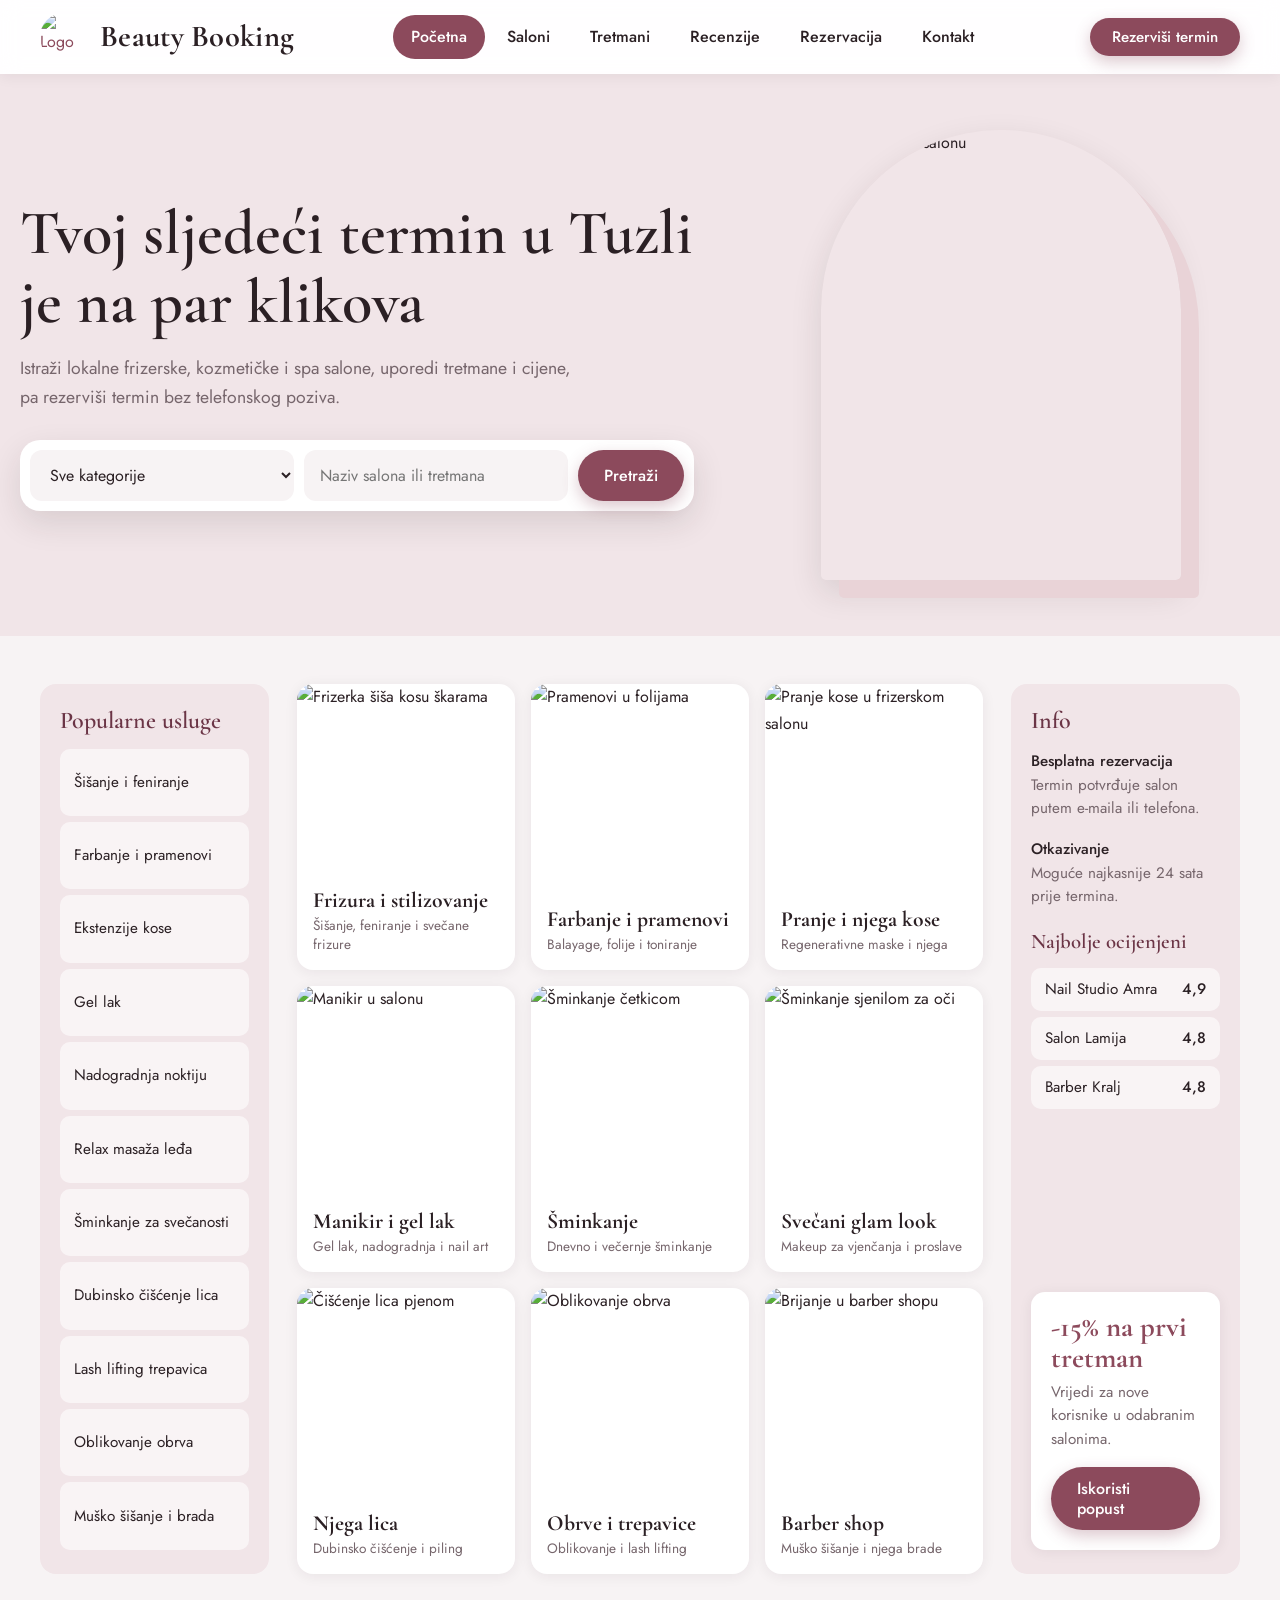
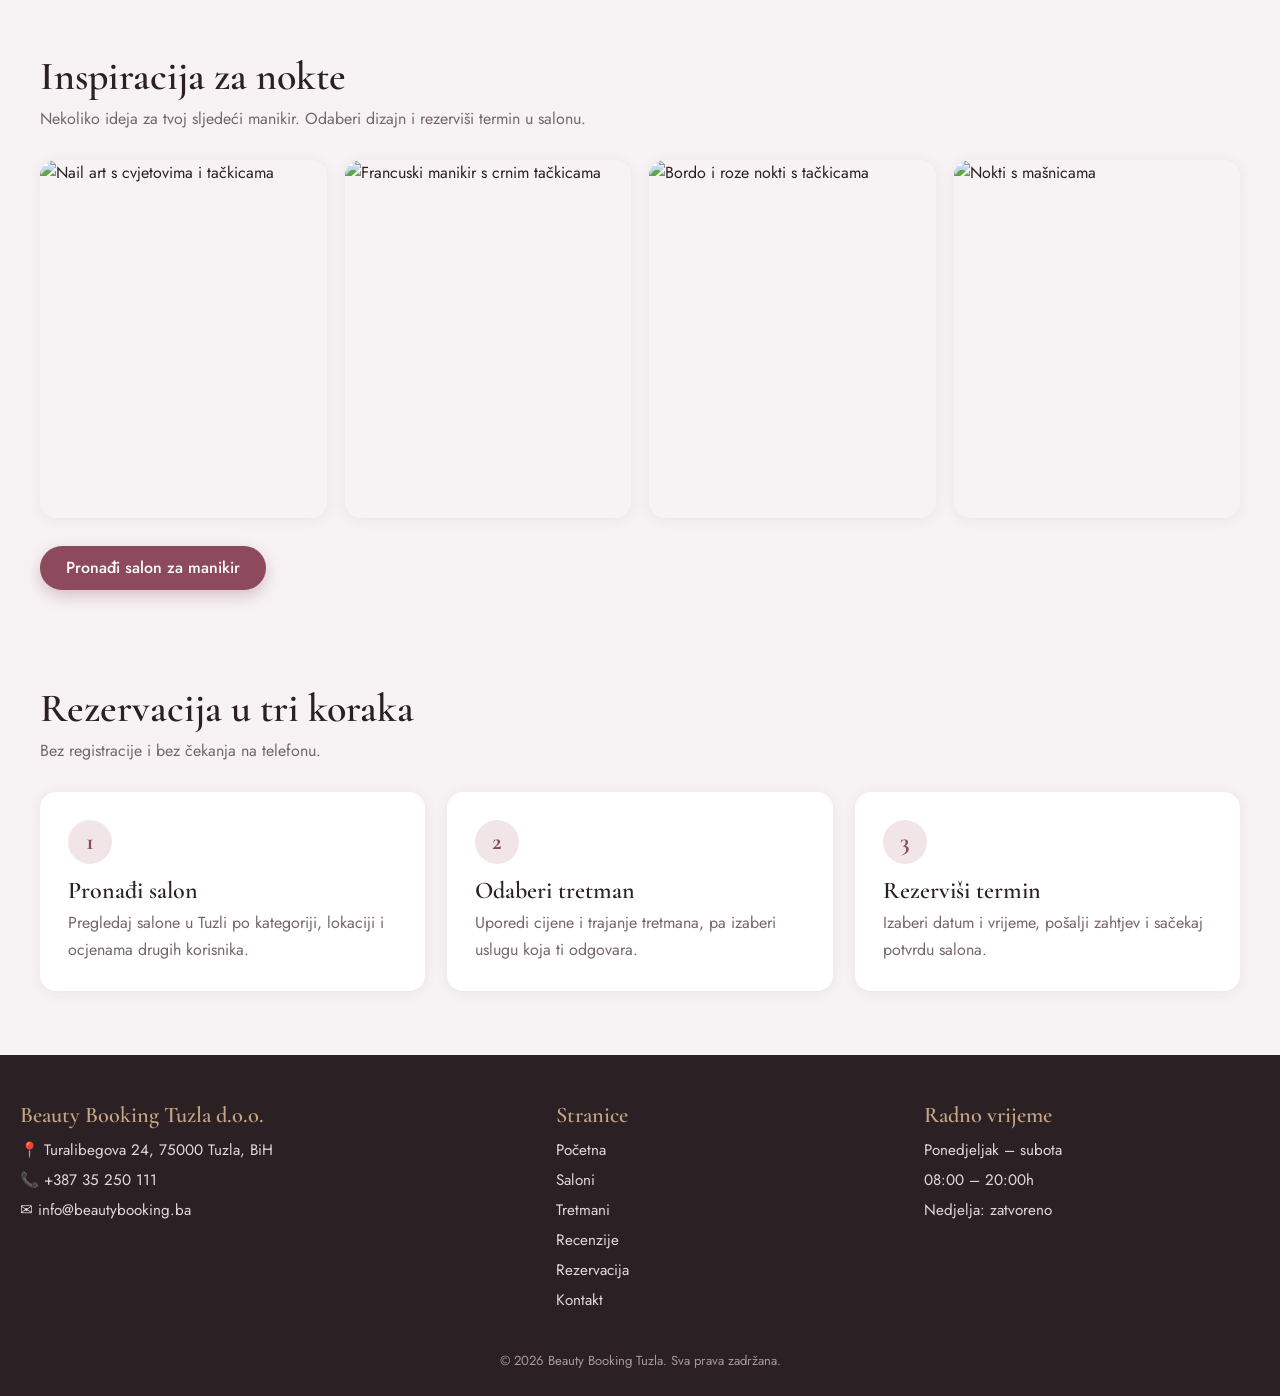
==== index.html @ 7ce36d08 "Update and rename pocetna.html to index.html" ====
<!DOCTYPE html>
<html lang="bs">
<head>
    <meta charset="UTF-8">
    <meta name="viewport" content="width=device-width, initial-scale=1.0">
    <meta name="description" content="Pronađi najbolje frizerske, kozmetičke i spa salone u Tuzli i rezerviši termin online.">
    <title>Beauty Booking Tuzla | Početna</title>
    <link rel="preconnect" href="https://fonts.googleapis.com">
    <link rel="preconnect" href="https://fonts.gstatic.com" crossorigin>
    <link href="https://fonts.googleapis.com/css2?family=Cormorant+Garamond:wght@500;600;700&family=Jost:wght@400;500&display=swap" rel="stylesheet">
    <link rel="stylesheet" href="styles.css">
    <link rel="icon" type="image/png" href="slike/logo.png">
</head>
<body>

    <!-- ZAGLAVLJE -->
    <header class="site-header">
        <div class="header-inner">
            <a class="brand" href="pocetna.html">
                <img class="logo" src="slike/logo.png" alt="Logo Beauty Booking">
                <span class="logo-title">Beauty Booking</span>
            </a>
            <nav aria-label="Glavna navigacija">
                <ul>
                    <li><a class="active" href="index.html" aria-current="page">Početna</a></li>
                    <li><a href="saloni.html">Saloni</a></li>
                    <li><a href="tretmani.html">Tretmani</a></li>
                    <li><a href="recenzije.html">Recenzije</a></li>
                    <li><a href="rezervacija.html">Rezervacija</a></li>
                    <li><a href="kontakt.html">Kontakt</a></li>
                </ul>
            </nav>
            <a class="btn btn-primary header-cta" href="rezervacija.html">Rezerviši termin</a>
        </div>
    </header>

    <!-- HERO -->
    <section class="hero">
        <div class="hero-inner">
            <div class="hero-text">
                <h1>Tvoj sljedeći termin u Tuzli je na par klikova</h1>
                <p>Istraži lokalne frizerske, kozmetičke i spa salone, uporedi tretmane i cijene, pa rezerviši termin bez telefonskog poziva.</p>

                <form class="search" action="saloni.html" method="get" role="search">
                    <select id="kategorija" name="kategorija" aria-label="Kategorija">
                        <option value="">Sve kategorije</option>
                        <option>Frizura i stilizovanje</option>
                        <option>Farbanje i pramenovi</option>
                        <option>Pranje i njega kose</option>
                        <option>Manikir i gel lak</option>
                        <option>Šminkanje</option>
                        <option>Njega lica</option>
                        <option>Obrve i trepavice</option>
                        <option>Masaža i spa</option>
                        <option>Barber shop</option>
                    </select>
                    <input type="search" id="pretraga" name="pretraga" aria-label="Naziv salona ili tretmana" placeholder="Naziv salona ili tretmana">
                    <button class="btn btn-primary" type="submit">Pretraži</button>
                </form>
            </div>

            <div class="hero-art">
                <img src="slike/glam.jpg" alt="Šminkanje u salonu">
            </div>
        </div>
    </section>

    <!-- GLAVNI SADRŽAJ (tri kolone iste visine) -->
    <div class="container">

        <!-- Lijevo (20%) - Popularne usluge -->
        <div class="left">
            <aside class="sidebar">
                <h3>Popularne usluge</h3>
                <ul class="service-list">
                    <li><a href="tretmani.html#frizerski">Šišanje i feniranje</a></li>
                    <li><a href="tretmani.html#frizerski">Farbanje i pramenovi</a></li>
                    <li><a href="tretmani.html#frizerski">Ekstenzije kose</a></li>
                    <li><a href="tretmani.html#nokti">Gel lak</a></li>
                    <li><a href="tretmani.html#nokti">Nadogradnja noktiju</a></li>
                    <li><a href="tretmani.html#spa">Relax masaža leđa</a></li>
                    <li><a href="tretmani.html#sminkanje">Šminkanje za svečanosti</a></li>
                    <li><a href="tretmani.html#lice">Dubinsko čišćenje lica</a></li>
                    <li><a href="tretmani.html#trepavice">Lash lifting trepavica</a></li>
                    <li><a href="tretmani.html#trepavice">Oblikovanje obrva</a></li>
                    <li><a href="tretmani.html#barber">Muško šišanje i brada</a></li>
                </ul>
            </aside>
        </div>

        <!-- Sredina (60%) - Kategorije sa slikama -->
        <div class="main">
            <section class="main-content" aria-label="Kategorije salona">
                <a class="card" href="saloni.html">
                    <div class="card-img"><img src="slike/haircut.jpg" alt="Frizerka šiša kosu škarama"></div>
                    <div class="card-text">
                        <strong>Frizura i stilizovanje</strong>
                        <small>Šišanje, feniranje i svečane frizure</small>
                    </div>
                </a>
                <a class="card" href="saloni.html">
                    <div class="card-img"><img src="slike/foil.jpg" alt="Pramenovi u folijama"></div>
                    <div class="card-text">
                        <strong>Farbanje i pramenovi</strong>
                        <small>Balayage, folije i toniranje</small>
                    </div>
                </a>
                <a class="card" href="saloni.html">
                    <div class="card-img"><img src="slike/hairwash.jpg" alt="Pranje kose u frizerskom salonu"></div>
                    <div class="card-text">
                        <strong>Pranje i njega kose</strong>
                        <small>Regenerativne maske i njega</small>
                    </div>
                </a>
                <a class="card" href="saloni.html">
                    <div class="card-img"><img src="slike/nails.jpg" alt="Manikir u salonu"></div>
                    <div class="card-text">
                        <strong>Manikir i gel lak</strong>
                        <small>Gel lak, nadogradnja i nail art</small>
                    </div>
                </a>
                <a class="card" href="saloni.html">
                    <div class="card-img"><img src="slike/setting.jpg" alt="Šminkanje četkicom"></div>
                    <div class="card-text">
                        <strong>Šminkanje</strong>
                        <small>Dnevno i večernje šminkanje</small>
                    </div>
                </a>
                <a class="card" href="saloni.html">
                    <div class="card-img"><img src="slike/glam.jpg" alt="Šminkanje sjenilom za oči"></div>
                    <div class="card-text">
                        <strong>Svečani glam look</strong>
                        <small>Makeup za vjenčanja i proslave</small>
                    </div>
                </a>
                <a class="card" href="saloni.html">
                    <div class="card-img"><img src="slike/facial.jpg" alt="Čišćenje lica pjenom"></div>
                    <div class="card-text">
                        <strong>Njega lica</strong>
                        <small>Dubinsko čišćenje i piling</small>
                    </div>
                </a>
                <a class="card" href="saloni.html">
                    <div class="card-img"><img src="slike/brow.jpg" alt="Oblikovanje obrva"></div>
                    <div class="card-text">
                        <strong>Obrve i trepavice</strong>
                        <small>Oblikovanje i lash lifting</small>
                    </div>
                </a>
                <a class="card" href="saloni.html">
                    <div class="card-img"><img src="slike/barber-shop.jpg" alt="Brijanje u barber shopu"></div>
                    <div class="card-text">
                        <strong>Barber shop</strong>
                        <small>Muško šišanje i njega brade</small>
                    </div>
                </a>
            </section>
        </div>

        <!-- Desno (20%) - Info i reklama -->
        <div class="right">
            <aside class="sidebar">
                <h3>Info</h3>
                <div class="info-block">
                    <h4>Besplatna rezervacija</h4>
                    <p>Termin potvrđuje salon putem e-maila ili telefona.</p>
                </div>
                <div class="info-block">
                    <h4>Otkazivanje</h4>
                    <p>Moguće najkasnije 24 sata prije termina.</p>
                </div>

                <h3 class="sidebar-sub">Najbolje ocijenjeni</h3>
                <ul class="top-list">
                    <li><a href="saloni.html"><span>Nail Studio Amra</span><b>4,9</b></a></li>
                    <li><a href="saloni.html"><span>Salon Lamija</span><b>4,8</b></a></li>
                    <li><a href="saloni.html"><span>Barber Kralj</span><b>4,8</b></a></li>
                </ul>

                <div class="promo">
                    <strong>-15% na prvi tretman</strong>
                    <p>Vrijedi za nove korisnike u odabranim salonima.</p>
                    <a class="btn btn-primary btn-block" href="rezervacija.html">Iskoristi popust</a>
                </div>
            </aside>
        </div>

    </div>

    <!-- GALERIJA: INSPIRACIJA ZA NOKTE -->
    <section class="section">
        <div class="section-head">
            <h2>Inspiracija za nokte</h2>
            <p>Nekoliko ideja za tvoj sljedeći manikir. Odaberi dizajn i rezerviši termin u salonu.</p>
        </div>
        <div class="gallery">
            <img src="slike/nail-art-1.jpg" alt="Nail art s cvjetovima i tačkicama" loading="lazy">
            <img src="slike/nail-art-2.jpg" alt="Francuski manikir s crnim tačkicama" loading="lazy">
            <img src="slike/nail-art-3.jpg" alt="Bordo i roze nokti s tačkicama" loading="lazy">
            <img src="slike/nail-art-4.jpg" alt="Nokti s mašnicama" loading="lazy">
        </div>
        <p class="cta-row"><a class="btn btn-primary" href="saloni.html">Pronađi salon za manikir</a></p>
    </section>

    <!-- KAKO FUNKCIONIŠE -->
    <section class="section">
        <div class="section-head">
            <h2>Rezervacija u tri koraka</h2>
            <p>Bez registracije i bez čekanja na telefonu.</p>
        </div>
        <ol class="steps">
            <li>
                <h3>Pronađi salon</h3>
                <p>Pregledaj salone u Tuzli po kategoriji, lokaciji i ocjenama drugih korisnika.</p>
            </li>
            <li>
                <h3>Odaberi tretman</h3>
                <p>Uporedi cijene i trajanje tretmana, pa izaberi uslugu koja ti odgovara.</p>
            </li>
            <li>
                <h3>Rezerviši termin</h3>
                <p>Izaberi datum i vrijeme, pošalji zahtjev i sačekaj potvrdu salona.</p>
            </li>
        </ol>
    </section>

    <!-- PODNOŽJE -->
    <footer>
        <div class="footer-grid">
            <div>
                <h3>Beauty Booking Tuzla d.o.o.</h3>
                <p>📍 Turalibegova 24, 75000 Tuzla, BiH</p>
                <p>📞 +387 35 250 111</p>
                <p>✉️ info@beautybooking.ba</p>
            </div>
            <div>
                <h3>Stranice</h3>
                <ul>
                    <li><a href="index.html">Početna</a></li>
                    <li><a href="saloni.html">Saloni</a></li>
                    <li><a href="tretmani.html">Tretmani</a></li>
                    <li><a href="recenzije.html">Recenzije</a></li>
                    <li><a href="rezervacija.html">Rezervacija</a></li>
                    <li><a href="kontakt.html">Kontakt</a></li>
                </ul>
            </div>
            <div>
                <h3>Radno vrijeme</h3>
                <p>Ponedjeljak – subota</p>
                <p>08:00 – 20:00h</p>
                <p>Nedjelja: zatvoreno</p>
            </div>
        </div>
        <div class="footer-copy">
            © 2026 Beauty Booking Tuzla. Sva prava zadržana.
        </div>
    </footer>

</body>
</html>
---- styles.css ----
/* ==========================================================
   Beauty Booking Tuzla – zajednički stilovi za sve stranice
   Paleta: biserna pozadina, tamna aubergine za tekst,
   prašnjava bobica (berry) kao glavni akcent, šampanj kao dodatak.
   Bez bordera na karticama – razlike prave sjene, tonovi i razmaci.
   ========================================================== */

:root {
    --bg: #F7F3F4;          /* biserna pozadina stranice */
    --bg-soft: #F1E5E8;     /* nježno tonirana pozadina (blush) */
    --surface: #FFFFFF;     /* kartice */
    --ink: #2B2024;         /* tamna aubergine za tekst */
    --muted: #76666C;       /* sekundarni tekst */
    --berry: #8C4A5C;       /* glavni akcent (dugmad, linkovi) */
    --berry-dark: #6B3546;  /* hover / tamniji akcent */
    --rose: #E9D3D7;        /* svijetli ružičasti ton */
    --champagne: #C4A484;   /* šampanj – zvjezdice i detalji */
    --champagne-dark: #A8845F;

    --shadow-sm: 0 2px 14px rgba(43, 32, 36, .07);
    --shadow-md: 0 12px 32px rgba(43, 32, 36, .12);

    --font-display: "Cormorant Garamond", Georgia, serif;
    --font-body: "Jost", system-ui, sans-serif;

    --radius: 16px;
    --max: 1240px;
}

*,
*::before,
*::after {
    box-sizing: border-box;
    margin: 0;
    padding: 0;
}

html {
    scroll-behavior: smooth;
}

body {
    font-family: var(--font-body);
    font-size: 16px;
    line-height: 1.65;
    background-color: var(--bg);
    color: var(--ink);
    display: flex;
    flex-direction: column;
    min-height: 100vh;
}

img {
    display: block;
    max-width: 100%;
}

a {
    color: var(--berry);
}

h1, h2, h3 {
    font-family: var(--font-display);
    font-weight: 600;
    line-height: 1.1;
    color: var(--ink);
}

h1 { font-size: clamp(2.5rem, 5vw, 3.9rem); }
h2 { font-size: clamp(1.9rem, 3.4vw, 2.5rem); }
h3 { font-size: 1.5rem; }

:focus-visible {
    outline: 3px solid var(--champagne);
    outline-offset: 3px;
}

/* ---------- DUGMAD ----------
   Sva dugmad imaju ispunjenu pozadinu, zaobljene rubove, kursor "ruka",
   hover (podizanje + promjena boje) i pritisak (active). */
.btn {
    display: inline-flex;
    align-items: center;
    justify-content: center;
    padding: 12px 26px;
    border: none;
    border-radius: 999px;
    font-family: var(--font-body);
    font-size: 1rem;
    font-weight: 500;
    line-height: 1.2;
    text-decoration: none;
    cursor: pointer;
    transition: background-color .2s ease, color .2s ease,
                transform .2s ease, box-shadow .2s ease;
}

.btn-primary {
    background: var(--berry);
    color: #fff;
    box-shadow: 0 6px 16px rgba(140, 74, 92, .30);
}

.btn-primary:hover {
    background: var(--berry-dark);
    transform: translateY(-3px);
    box-shadow: 0 12px 24px rgba(107, 53, 70, .35);
}

.btn-soft {
    background: var(--rose);
    color: var(--berry-dark);
}

.btn-soft:hover {
    background: var(--berry);
    color: #fff;
    transform: translateY(-3px);
    box-shadow: 0 10px 22px rgba(140, 74, 92, .28);
}

.btn:active {
    transform: translateY(0);
    box-shadow: 0 2px 6px rgba(43, 32, 36, .2);
}

.btn-block {
    width: 100%;
}

/* ---------- ZAGLAVLJE ---------- */
.site-header {
    position: sticky;
    top: 0;
    z-index: 20;
    background: rgba(255, 255, 255, .92);
    backdrop-filter: blur(10px);
    box-shadow: var(--shadow-sm);
}

.header-inner {
    max-width: var(--max);
    margin: 0 auto;
    padding: 12px 20px;
    display: flex;
    align-items: center;
    justify-content: space-between;
    gap: 24px;
}

.brand {
    display: flex;
    align-items: center;
    gap: 12px;
    text-decoration: none;
    flex-shrink: 0;
}

.logo {
    width: 48px;
    height: 48px;
    border-radius: 50%;
    object-fit: cover;
}

.logo-title {
    font-family: var(--font-display);
    font-size: 1.9rem;
    font-weight: 700;
    color: var(--ink);
    letter-spacing: .3px;
}

.site-header nav ul {
    display: flex;
    list-style: none;
    gap: 4px;
}

.site-header nav a {
    display: block;
    padding: 9px 18px;
    border-radius: 999px;
    color: var(--ink);
    text-decoration: none;
    font-weight: 500;
    transition: background-color .2s, color .2s;
}

.site-header nav a:hover {
    background: var(--bg-soft);
    color: var(--berry);
}

.site-header nav a.active {
    background: var(--berry);
    color: #fff;
}

.header-cta {
    padding: 10px 22px;
    font-size: .95rem;
    flex-shrink: 0;
}

/* ---------- HERO (početna) ---------- */
.hero {
    background: var(--bg-soft);
    padding: 56px 20px;
}

.hero-inner {
    max-width: var(--max);
    margin: 0 auto;
    display: grid;
    grid-template-columns: 1.3fr 1fr;
    gap: 48px;
    align-items: center;
}

.hero-text p {
    margin: 18px 0 28px;
    max-width: 52ch;
    color: var(--muted);
    font-size: 1.1rem;
}

.search {
    display: flex;
    flex-wrap: wrap;
    gap: 10px;
    background: var(--surface);
    padding: 10px;
    border-radius: 20px;
    box-shadow: var(--shadow-md);
}

.search select,
.search input {
    flex: 1 1 160px;
    min-width: 0;
    padding: 13px 16px;
    border: none;
    border-radius: 12px;
    background: var(--bg);
    font-family: var(--font-body);
    font-size: 1rem;
    color: var(--ink);
}

.search select:focus,
.search input:focus {
    outline: 3px solid var(--rose);
}

/* Slika u obliku luka, kao ogledalo u salonu */
.hero-art {
    justify-self: center;
    width: min(100%, 360px);
    aspect-ratio: 4 / 5;
    border-radius: 999px 999px 28px 28px;
    overflow: hidden;
    box-shadow: 18px 18px 0 var(--rose), var(--shadow-md);
}

.hero-art img {
    width: 100%;
    height: 100%;
    object-fit: cover;
}

/* ---------- GLAVNI SADRŽAJ: 3 kolone iste visine ----------
   Grid po defaultu rasteže sve tri kolone na visinu najviše (align-items: stretch),
   a unutar kolona flex-grow popunjava preostali prostor. */
.container {
    width: 100%;
    max-width: var(--max);
    margin: 0 auto;
    padding: 48px 20px;
    display: grid;
    grid-template-columns: 1fr 3fr 1fr;
    gap: 28px;
    align-items: stretch;
}

.left,
.main,
.right {
    display: flex;
    flex-direction: column;
    min-width: 0;
}

.sidebar {
    flex: 1;
    display: flex;
    flex-direction: column;
    background: var(--bg-soft);
    padding: 24px 20px;
    border-radius: var(--radius);
}

.sidebar h3 {
    color: var(--berry-dark);
    margin-bottom: 14px;
}

.sidebar p {
    font-size: .95rem;
    line-height: 1.55;
    color: var(--muted);
}

.service-list {
    flex: 1;
    list-style: none;
    display: flex;
    flex-direction: column;
    gap: 6px;
}

.service-list li {
    flex: 1;
    display: flex;
}

.service-list a {
    display: flex;
    align-items: center;
    width: 100%;
    padding: 9px 14px;
    border-radius: 10px;
    background: rgba(255, 255, 255, .6);
    color: var(--ink);
    text-decoration: none;
    font-size: .95rem;
    transition: background-color .2s, color .2s, transform .2s;
}

.service-list a:hover {
    background: var(--berry);
    color: #fff;
    transform: translateX(4px);
}

/* Mreža kartica kategorija – 2 reda koja popunjavaju cijelu visinu */
.main-content {
    flex: 1;
    display: grid;
    grid-template-columns: repeat(3, 1fr);
    grid-template-rows: repeat(3, 1fr);
    gap: 16px;
}

.card {
    display: flex;
    flex-direction: column;
    background: var(--surface);
    border-radius: var(--radius);
    overflow: hidden;
    box-shadow: var(--shadow-sm);
    text-decoration: none;
    color: var(--ink);
    transition: box-shadow .25s, transform .25s;
}

.card:hover {
    transform: translateY(-4px);
    box-shadow: var(--shadow-md);
}

.card-img {
    position: relative;
    flex: 1;
    min-height: 190px;
    overflow: hidden;
}

.card-img img {
    position: absolute;
    inset: 0;
    width: 100%;
    height: 100%;
    object-fit: cover;
    transition: transform .5s;
}

.card:hover .card-img img {
    transform: scale(1.06);
}

.card-text {
    padding: 14px 16px 16px;
}

.card-text strong {
    display: block;
    font-family: var(--font-display);
    font-size: 1.35rem;
    font-weight: 700;
    line-height: 1.15;
}

.card-text small {
    display: block;
    margin-top: 3px;
    color: var(--muted);
    font-size: .85rem;
    line-height: 1.4;
}

/* Reklama (desna kolona) – spuštena na dno kolone */
.promo {
    margin-top: auto;
    padding: 20px;
    border-radius: 14px;
    background: var(--surface);
    box-shadow: var(--shadow-sm);
}

.promo strong {
    display: block;
    font-family: var(--font-display);
    font-size: 1.8rem;
    font-weight: 700;
    line-height: 1.05;
    color: var(--berry);
    margin-bottom: 8px;
}

.promo p {
    margin-bottom: 16px;
}

.info-block + .info-block {
    margin-top: 16px;
}

.info-block h4 {
    font-size: .95rem;
    font-weight: 500;
    color: var(--ink);
}

/* Mini lista najbolje ocijenjenih salona (desna kolona) */
.sidebar-sub {
    margin: 22px 0 10px;
    font-size: 1.3rem;
}

.top-list {
    list-style: none;
    display: flex;
    flex-direction: column;
    gap: 6px;
    margin-bottom: 20px;
}

.top-list a {
    display: flex;
    justify-content: space-between;
    gap: 10px;
    padding: 9px 14px;
    border-radius: 10px;
    background: rgba(255, 255, 255, .6);
    color: var(--ink);
    text-decoration: none;
    font-size: .95rem;
    transition: background-color .2s, color .2s;
}

.top-list a:hover {
    background: var(--berry);
    color: #fff;
}

.top-list b {
    font-weight: 500;
}

/* Galerija (inspiracija za nokte) */
.gallery {
    display: grid;
    grid-template-columns: repeat(4, 1fr);
    gap: 18px;
}

.gallery img {
    width: 100%;
    aspect-ratio: 4 / 5;
    object-fit: cover;
    border-radius: var(--radius);
    box-shadow: var(--shadow-sm);
    transition: transform .3s, box-shadow .3s;
}

.gallery img:hover {
    transform: translateY(-4px);
    box-shadow: var(--shadow-md);
}

.gallery + .cta-row {
    margin-top: 28px;
}

/* ---------- SEKCIJE ---------- */
.section {
    width: 100%;
    max-width: var(--max);
    margin: 0 auto;
    padding: 32px 20px 64px;
}

.section-head {
    margin-bottom: 28px;
}

.section-head p {
    margin-top: 8px;
    color: var(--muted);
    max-width: 60ch;
}

.steps {
    display: grid;
    grid-template-columns: repeat(3, 1fr);
    gap: 22px;
    list-style: none;
    counter-reset: korak;
}

.steps li {
    counter-increment: korak;
    background: var(--surface);
    border-radius: var(--radius);
    box-shadow: var(--shadow-sm);
    padding: 28px;
}

.steps li::before {
    content: counter(korak);
    display: grid;
    place-items: center;
    width: 44px;
    height: 44px;
    margin-bottom: 14px;
    border-radius: 50%;
    background: var(--bg-soft);
    color: var(--berry);
    font-family: var(--font-display);
    font-size: 1.5rem;
    font-weight: 700;
}

.steps h3 {
    margin-bottom: 6px;
}

.steps p {
    color: var(--muted);
}

/* ---------- NASLOV PODSTRANICE ---------- */
.page-head {
    background: var(--bg-soft);
    padding: 52px 20px;
}

.page-head-inner {
    max-width: var(--max);
    margin: 0 auto;
}

.page-head p {
    margin-top: 12px;
    max-width: 60ch;
    color: var(--muted);
    font-size: 1.05rem;
}

/* ---------- SALONI ---------- */
.toolbar {
    display: flex;
    flex-wrap: wrap;
    gap: 12px;
    margin-bottom: 32px;
    padding: 18px;
    background: var(--surface);
    border-radius: var(--radius);
    box-shadow: var(--shadow-sm);
}

.toolbar label {
    display: flex;
    flex-direction: column;
    flex: 1 1 180px;
    font-size: .85rem;
    color: var(--muted);
}

.toolbar select,
.toolbar input {
    margin-top: 5px;
    padding: 12px 14px;
    border: none;
    border-radius: 10px;
    background: var(--bg);
    font-family: var(--font-body);
    font-size: 1rem;
    color: var(--ink);
}

.toolbar select:focus,
.toolbar input:focus {
    outline: 3px solid var(--rose);
}

.toolbar .btn {
    align-self: flex-end;
}

.salon-grid {
    display: grid;
    grid-template-columns: repeat(3, 1fr);
    gap: 24px;
}

.salon-card {
    display: flex;
    flex-direction: column;
    background: var(--surface);
    border-radius: var(--radius);
    overflow: hidden;
    box-shadow: var(--shadow-sm);
    transition: box-shadow .25s, transform .25s;
}

.salon-card:hover {
    transform: translateY(-4px);
    box-shadow: var(--shadow-md);
}

.salon-card img {
    width: 100%;
    aspect-ratio: 16 / 10;
    object-fit: cover;
}

.salon-body {
    display: flex;
    flex-direction: column;
    gap: 6px;
    flex: 1;
    padding: 20px;
}

.salon-body p {
    font-size: .95rem;
    color: var(--muted);
}

.tag {
    align-self: flex-start;
    padding: 3px 14px;
    border-radius: 999px;
    background: var(--bg-soft);
    color: var(--berry-dark);
    font-size: .82rem;
    font-weight: 500;
}

.salon-body .rating {
    color: var(--champagne-dark);
    letter-spacing: 1px;
}

.rating small {
    color: var(--ink);
    letter-spacing: 0;
    font-size: .9rem;
}

.salon-actions {
    display: flex;
    gap: 10px;
    margin-top: auto;
    padding-top: 14px;
}

.salon-actions .btn {
    flex: 1;
    padding: 10px 12px;
    font-size: .92rem;
}

/* ---------- TRETMANI ---------- */
.chips {
    display: flex;
    flex-wrap: wrap;
    gap: 10px;
    list-style: none;
    margin-bottom: 32px;
}

.chips a {
    display: block;
    padding: 9px 20px;
    border-radius: 999px;
    background: var(--surface);
    box-shadow: var(--shadow-sm);
    color: var(--ink);
    text-decoration: none;
    font-size: .95rem;
    font-weight: 500;
    cursor: pointer;
    transition: background-color .2s, color .2s, transform .2s;
}

.chips a:hover {
    background: var(--berry);
    color: #fff;
    transform: translateY(-2px);
}

.price-grid {
    display: grid;
    grid-template-columns: repeat(2, 1fr);
    gap: 24px;
}

.price-block {
    background: var(--surface);
    border-radius: var(--radius);
    box-shadow: var(--shadow-sm);
    padding: 28px;
    scroll-margin-top: 100px;
}

.price-block h2 {
    font-size: 2rem;
    margin-bottom: 18px;
}

.price-block h2::after {
    content: "";
    display: block;
    width: 44px;
    height: 3px;
    margin-top: 10px;
    border-radius: 3px;
    background: var(--champagne);
}

.price-list {
    list-style: none;
    display: flex;
    flex-direction: column;
    gap: 8px;
}

.price-list li {
    display: grid;
    grid-template-columns: 1fr auto auto;
    gap: 16px;
    align-items: center;
    padding: 12px 16px;
    border-radius: 10px;
    background: var(--bg);
}

.price-list .t-time {
    color: var(--muted);
    font-size: .9rem;
}

.price-list .t-price {
    min-width: 64px;
    text-align: right;
    font-weight: 500;
    color: var(--berry-dark);
}

.price-note {
    margin-top: 32px;
    padding: 18px 22px;
    background: var(--bg-soft);
    border-radius: var(--radius);
    color: var(--ink);
}

.cta-row {
    margin-top: 28px;
}

/* ---------- FORME (rezervacija, kontakt, recenzije) ---------- */
.form-layout {
    display: grid;
    grid-template-columns: 2fr 1fr;
    gap: 28px;
    align-items: start;
}

.form-card {
    background: var(--surface);
    border-radius: var(--radius);
    box-shadow: var(--shadow-sm);
    padding: 32px;
}

.form-card fieldset {
    border: none;
    margin-bottom: 26px;
}

.form-card legend {
    font-family: var(--font-display);
    font-size: 1.8rem;
    font-weight: 600;
    margin-bottom: 16px;
}

.form-grid {
    display: grid;
    grid-template-columns: 1fr 1fr;
    gap: 18px;
}

.field {
    display: flex;
    flex-direction: column;
    gap: 6px;
}

.field.full {
    grid-column: 1 / -1;
}

.field label {
    font-size: .9rem;
    color: var(--muted);
}

.field input,
.field select,
.field textarea {
    padding: 13px 16px;
    border: none;
    border-radius: 12px;
    background: var(--bg);
    font-family: var(--font-body);
    font-size: 1rem;
    color: var(--ink);
    transition: background-color .2s, box-shadow .2s;
}

.field textarea {
    resize: vertical;
    min-height: 120px;
}

.field input:focus,
.field select:focus,
.field textarea:focus {
    outline: none;
    background: var(--surface);
    box-shadow: 0 0 0 3px var(--rose), 0 0 0 5px var(--berry);
}

.check {
    display: flex;
    gap: 10px;
    align-items: flex-start;
    margin-bottom: 22px;
    font-size: .92rem;
    color: var(--muted);
}

.check input {
    margin-top: 5px;
    accent-color: var(--berry);
}

.side-note {
    background: var(--bg-soft);
    border-radius: var(--radius);
    padding: 26px;
}

.side-note h3 {
    color: var(--berry-dark);
    margin-bottom: 12px;
}

.side-note p {
    color: var(--muted);
}

.side-note ul {
    padding-left: 18px;
    color: var(--muted);
}

.side-note li {
    margin-bottom: 8px;
}

/* ---------- RECENZIJE ---------- */
.review-summary {
    display: flex;
    align-items: center;
    gap: 28px;
    flex-wrap: wrap;
    margin-bottom: 32px;
    padding: 28px 32px;
    background: var(--surface);
    border-radius: var(--radius);
    box-shadow: var(--shadow-sm);
}

.review-score {
    font-family: var(--font-display);
    font-size: 4.5rem;
    font-weight: 700;
    line-height: 1;
    color: var(--berry);
}

.review-summary .rating {
    color: var(--champagne-dark);
    font-size: 1.4rem;
    letter-spacing: 2px;
}

.review-summary p {
    color: var(--muted);
}

.review-grid {
    display: grid;
    grid-template-columns: repeat(3, 1fr);
    gap: 24px;
    margin-bottom: 48px;
}

.review-card {
    display: flex;
    flex-direction: column;
    gap: 12px;
    padding: 26px;
    background: var(--surface);
    border-radius: var(--radius);
    box-shadow: var(--shadow-sm);
}

.review-card .rating {
    color: var(--champagne-dark);
    letter-spacing: 2px;
}

.review-card blockquote {
    flex: 1;
    color: var(--ink);
}

.review-author {
    display: flex;
    align-items: center;
    gap: 12px;
}

.avatar {
    display: grid;
    place-items: center;
    width: 42px;
    height: 42px;
    border-radius: 50%;
    background: var(--berry);
    color: #fff;
    font-family: var(--font-display);
    font-size: 1.3rem;
    font-weight: 700;
}

.review-author strong {
    display: block;
    line-height: 1.2;
}

.review-author small {
    color: var(--muted);
}

/* ---------- KONTAKT ---------- */
.info-cards {
    display: grid;
    grid-template-columns: repeat(3, 1fr);
    gap: 22px;
    margin-bottom: 32px;
}

.info-card {
    background: var(--surface);
    border-radius: var(--radius);
    box-shadow: var(--shadow-sm);
    padding: 26px;
}

.info-card h3 {
    margin-bottom: 8px;
    color: var(--berry-dark);
}

.info-card p {
    color: var(--muted);
}

.map {
    margin-top: 32px;
    border-radius: var(--radius);
    box-shadow: var(--shadow-sm);
    overflow: hidden;
}

.map iframe {
    display: block;
    width: 100%;
    height: 360px;
    border: 0;
}

/* ---------- PODNOŽJE ---------- */
footer {
    margin-top: auto;
    background: var(--ink);
    color: #E4D8DC;
    padding: 48px 20px 24px;
    font-size: .95rem;
}

.footer-grid {
    max-width: var(--max);
    margin: 0 auto;
    display: grid;
    grid-template-columns: 1.5fr 1fr 1fr;
    gap: 32px;
}

.footer-grid h3 {
    font-size: 1.4rem;
    margin-bottom: 10px;
    color: var(--champagne);
}

.footer-grid p,
.footer-grid li {
    margin-bottom: 5px;
}

.footer-grid ul {
    list-style: none;
}

.footer-grid a {
    color: #E4D8DC;
    text-decoration: none;
    transition: color .2s;
}

.footer-grid a:hover {
    color: #fff;
    text-decoration: underline;
}

.footer-copy {
    max-width: var(--max);
    margin: 32px auto 0;
    text-align: center;
    font-size: .82rem;
    color: #A8979D;
}

/* ---------- RESPONZIVNOST ---------- */
@media screen and (max-width: 1000px) {
    .main-content {
        grid-template-columns: repeat(2, 1fr);
        grid-template-rows: repeat(5, 1fr);
    }

    .salon-grid,
    .review-grid {
        grid-template-columns: repeat(2, 1fr);
    }

    .gallery {
        grid-template-columns: repeat(2, 1fr);
    }

    .price-grid {
        grid-template-columns: 1fr;
    }
}

@media screen and (max-width: 900px) {
    .site-header {
        position: static;
    }

    .header-inner {
        flex-wrap: wrap;
        gap: 12px;
    }

    .site-header nav {
        order: 3;
        width: 100%;
        overflow-x: auto;
    }

    .site-header nav ul {
        width: max-content;
    }
}

@media screen and (max-width: 800px) {
    .hero-inner,
    .form-layout {
        grid-template-columns: 1fr;
    }

    .hero-art {
        order: -1;
        width: min(70%, 260px);
        box-shadow: 12px 12px 0 var(--rose), var(--shadow-md);
    }

    /* Na mobitelu se kolone slažu jedna ispod druge (visine su po sadržaju) */
    .container {
        grid-template-columns: 1fr;
    }

    .main { order: 1; }
    .left { order: 2; }
    .right { order: 3; }

    .main-content {
        grid-template-rows: none;
    }

    .card-img {
        min-height: 170px;
    }

    .steps,
    .info-cards,
    .footer-grid {
        grid-template-columns: 1fr;
    }
}

@media screen and (max-width: 520px) {
    .main-content,
    .salon-grid,
    .review-grid,
    .form-grid {
        grid-template-columns: 1fr;
    }

    .gallery {
        gap: 10px;
    }

    .header-cta {
        display: none;
    }

    .form-card {
        padding: 22px;
    }

    .price-list li {
        grid-template-columns: 1fr auto;
    }

    .price-list .t-time {
        grid-column: 1;
        grid-row: 2;
    }
}

@media (prefers-reduced-motion: reduce) {
    * {
        transition: none !important;
        scroll-behavior: auto !important;
    }
}
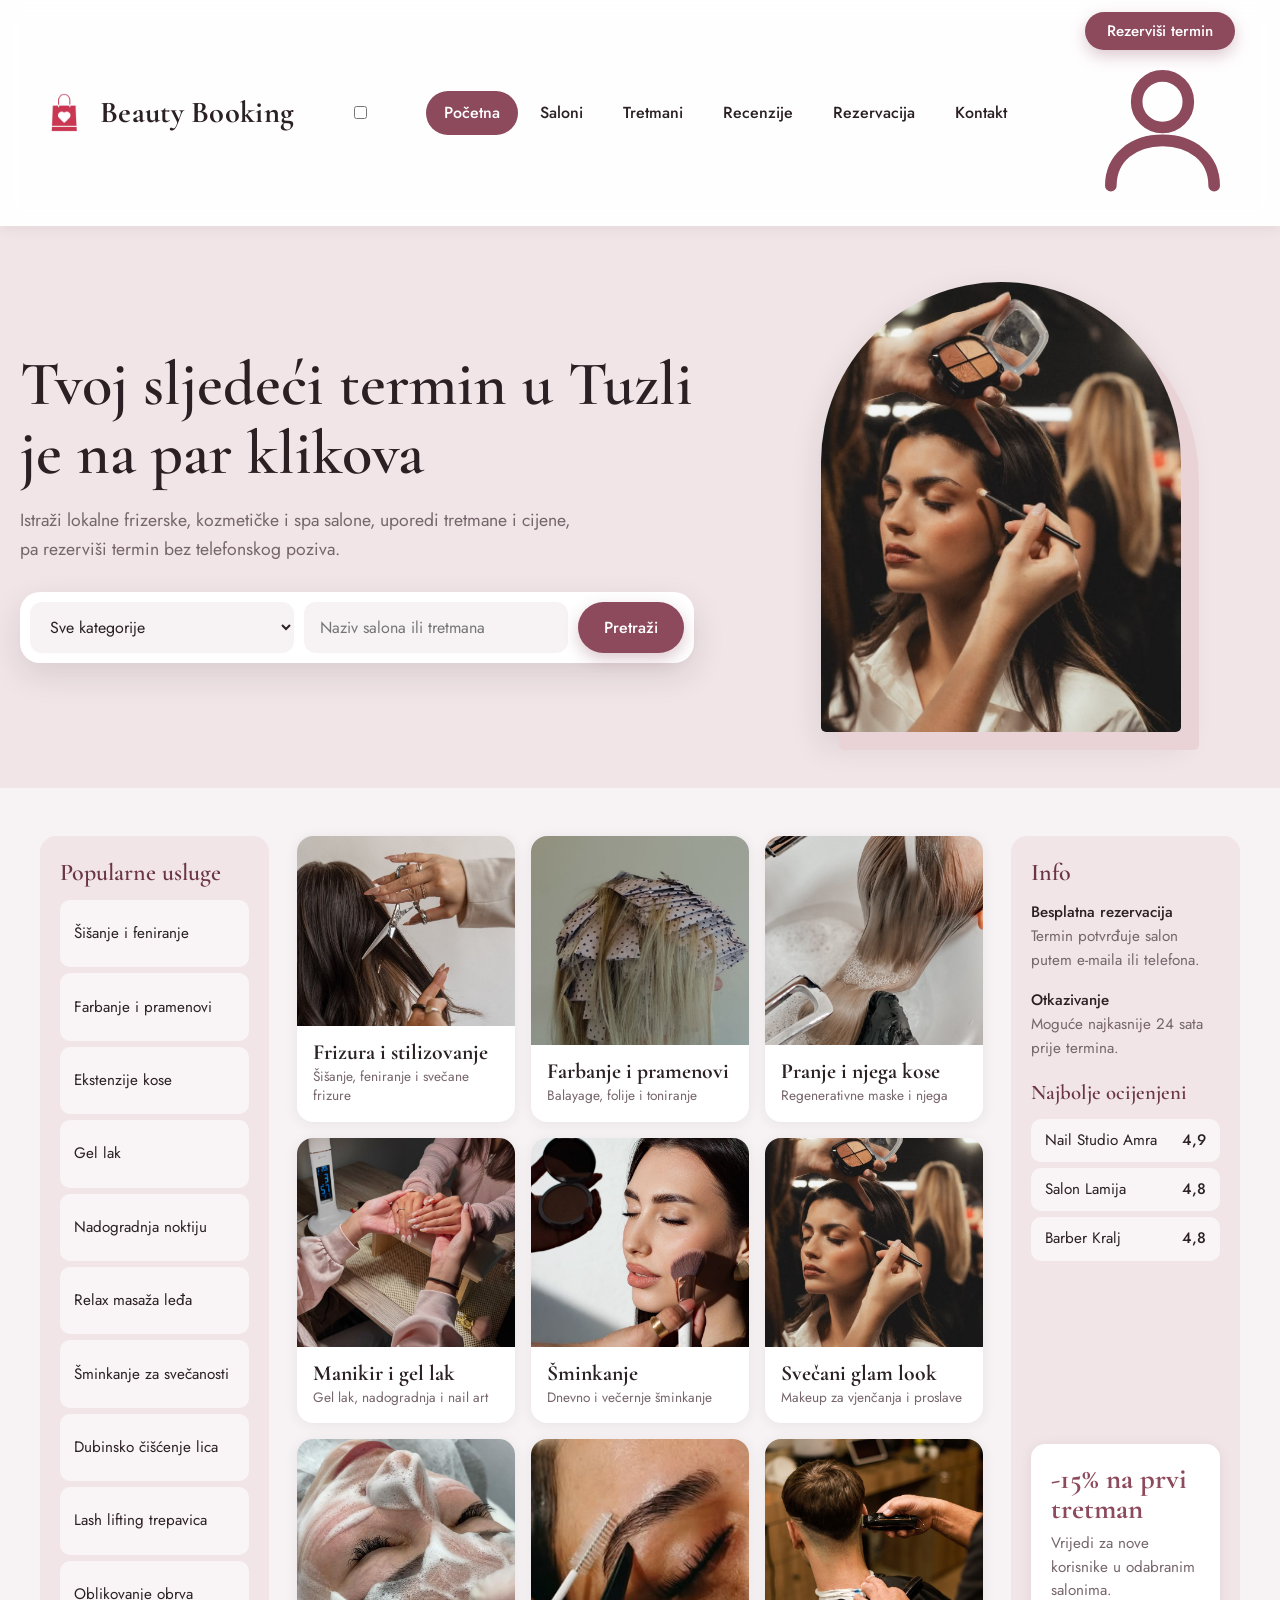
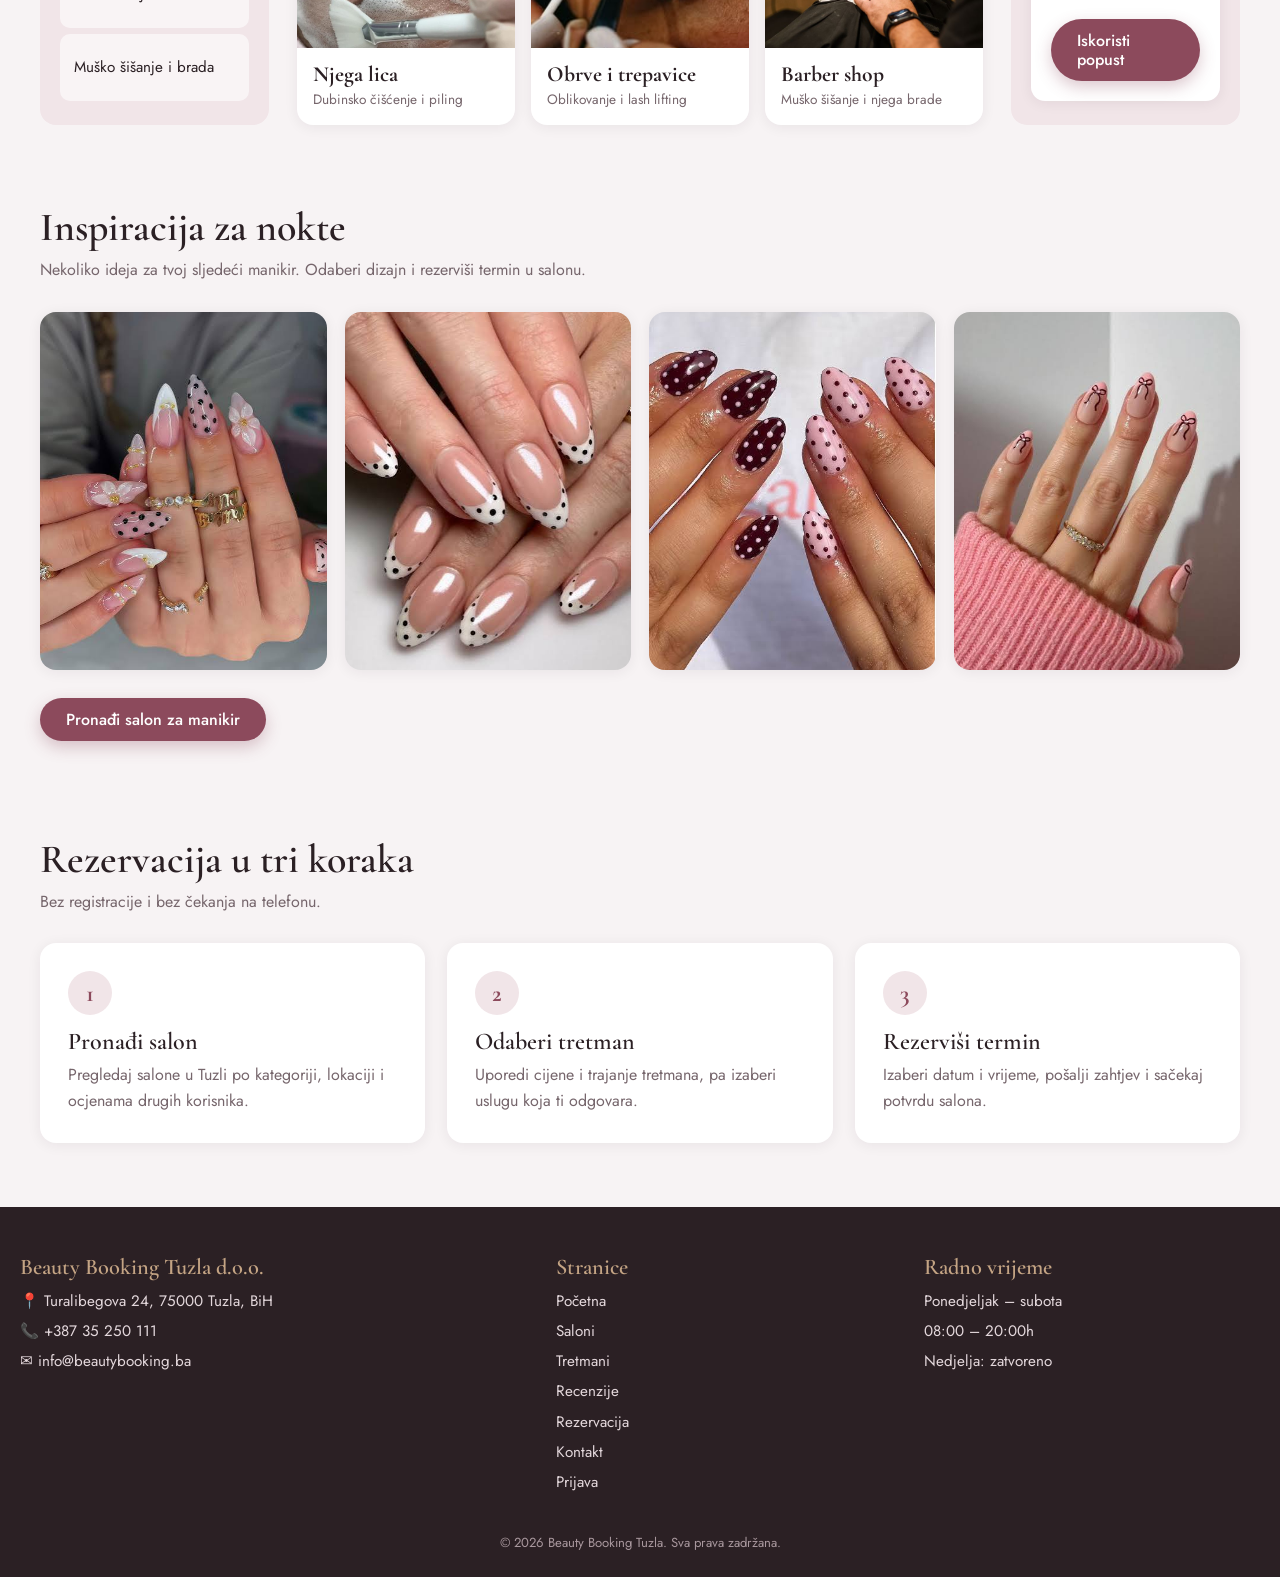
==== commit 9c9121e5: "Update index.html with good img sources and added login page" ====
--- a/index.html
+++ b/index.html
@@ -16,11 +16,15 @@
     <!-- ZAGLAVLJE -->
     <header class="site-header">
         <div class="header-inner">
-            <a class="brand" href="pocetna.html">
+            <a class="brand" href="index.html">
                 <img class="logo" src="slike/logo.png" alt="Logo Beauty Booking">
                 <span class="logo-title">Beauty Booking</span>
             </a>
-            <nav aria-label="Glavna navigacija">
+
+            <!-- Meni za mobitel bez JavaScripta: skriveni checkbox + label (hamburger) + CSS selektor :checked -->
+            <input type="checkbox" id="menu-checkbox" class="menu-checkbox" aria-label="Otvori ili zatvori meni">
+
+            <nav class="topnav" aria-label="Glavna navigacija">
                 <ul>
                     <li><a class="active" href="index.html" aria-current="page">Početna</a></li>
                     <li><a href="saloni.html">Saloni</a></li>
@@ -30,7 +34,19 @@
                     <li><a href="kontakt.html">Kontakt</a></li>
                 </ul>
             </nav>
-            <a class="btn btn-primary header-cta" href="rezervacija.html">Rezerviši termin</a>
+
+            <div class="header-actions">
+                <a class="btn btn-primary header-cta" href="rezervacija.html">Rezerviši termin</a>
+                <a class="icon-btn" href="prijava.html" aria-label="Prijava" title="Prijava">
+                    <svg viewBox="0 0 24 24" fill="none" stroke="currentColor" stroke-width="1.8" stroke-linecap="round" stroke-linejoin="round" aria-hidden="true">
+                        <circle cx="12" cy="8" r="4"></circle>
+                        <path d="M4 21c0-4.4 3.6-7 8-7s8 2.6 8 7"></path>
+                    </svg>
+                </a>
+                <label class="menu-toggle" for="menu-checkbox" title="Meni">
+                    <span></span><span></span><span></span>
+                </label>
+            </div>
         </div>
     </header>
 
@@ -99,7 +115,7 @@
                     </div>
                 </a>
                 <a class="card" href="saloni.html">
-                    <div class="card-img"><img src="slike/foil.jpg" alt="Pramenovi u folijama"></div>
+                    <div class="card-img"><img src="slike/Foil.jpg" alt="Pramenovi u folijama"></div>
                     <div class="card-text">
                         <strong>Farbanje i pramenovi</strong>
                         <small>Balayage, folije i toniranje</small>
@@ -113,7 +129,7 @@
                     </div>
                 </a>
                 <a class="card" href="saloni.html">
-                    <div class="card-img"><img src="slike/nails.jpg" alt="Manikir u salonu"></div>
+                    <div class="card-img"><img src="slike/Nails.jpg" alt="Manikir u salonu"></div>
                     <div class="card-text">
                         <strong>Manikir i gel lak</strong>
                         <small>Gel lak, nadogradnja i nail art</small>
@@ -148,7 +164,7 @@
                     </div>
                 </a>
                 <a class="card" href="saloni.html">
-                    <div class="card-img"><img src="slike/barber-shop.jpg" alt="Brijanje u barber shopu"></div>
+                    <div class="card-img"><img src="slike/barber.jpg" alt="Brijanje u barber shopu"></div>
                     <div class="card-text">
                         <strong>Barber shop</strong>
                         <small>Muško šišanje i njega brade</small>
@@ -194,10 +210,10 @@
             <p>Nekoliko ideja za tvoj sljedeći manikir. Odaberi dizajn i rezerviši termin u salonu.</p>
         </div>
         <div class="gallery">
-            <img src="slike/nail-art-1.jpg" alt="Nail art s cvjetovima i tačkicama" loading="lazy">
-            <img src="slike/nail-art-2.jpg" alt="Francuski manikir s crnim tačkicama" loading="lazy">
-            <img src="slike/nail-art-3.jpg" alt="Bordo i roze nokti s tačkicama" loading="lazy">
-            <img src="slike/nail-art-4.jpg" alt="Nokti s mašnicama" loading="lazy">
+            <img src="slike/images (1).jpg" alt="Nail art s cvjetovima i tačkicama" loading="lazy">
+            <img src="slike/images (2).jpg" alt="Francuski manikir s crnim tačkicama" loading="lazy">
+            <img src="slike/images (3).jpg" alt="Bordo i roze nokti s tačkicama" loading="lazy">
+            <img src="slike/images.jpg" alt="Nokti s mašnicama" loading="lazy">
         </div>
         <p class="cta-row"><a class="btn btn-primary" href="saloni.html">Pronađi salon za manikir</a></p>
     </section>
@@ -242,6 +258,7 @@
                     <li><a href="recenzije.html">Recenzije</a></li>
                     <li><a href="rezervacija.html">Rezervacija</a></li>
                     <li><a href="kontakt.html">Kontakt</a></li>
+                    <li><a href="prijava.html">Prijava</a></li>
                 </ul>
             </div>
             <div>
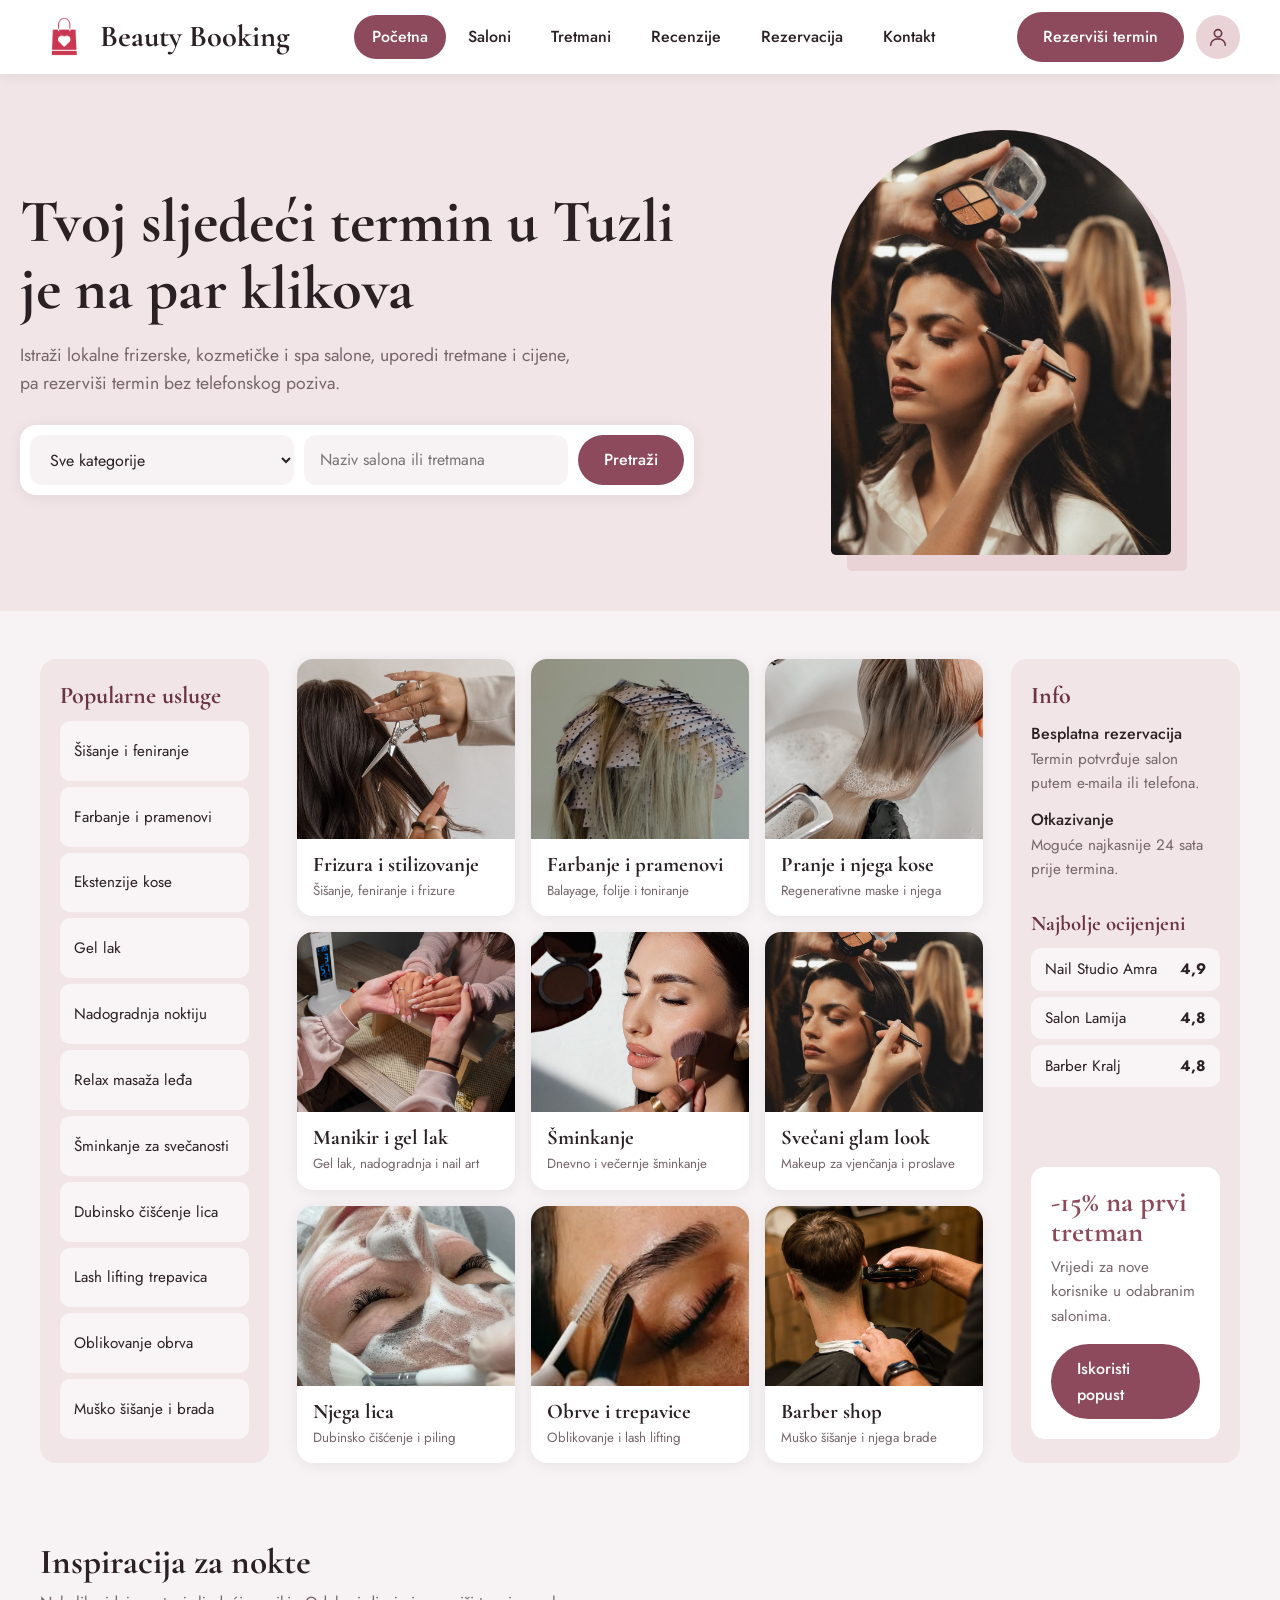
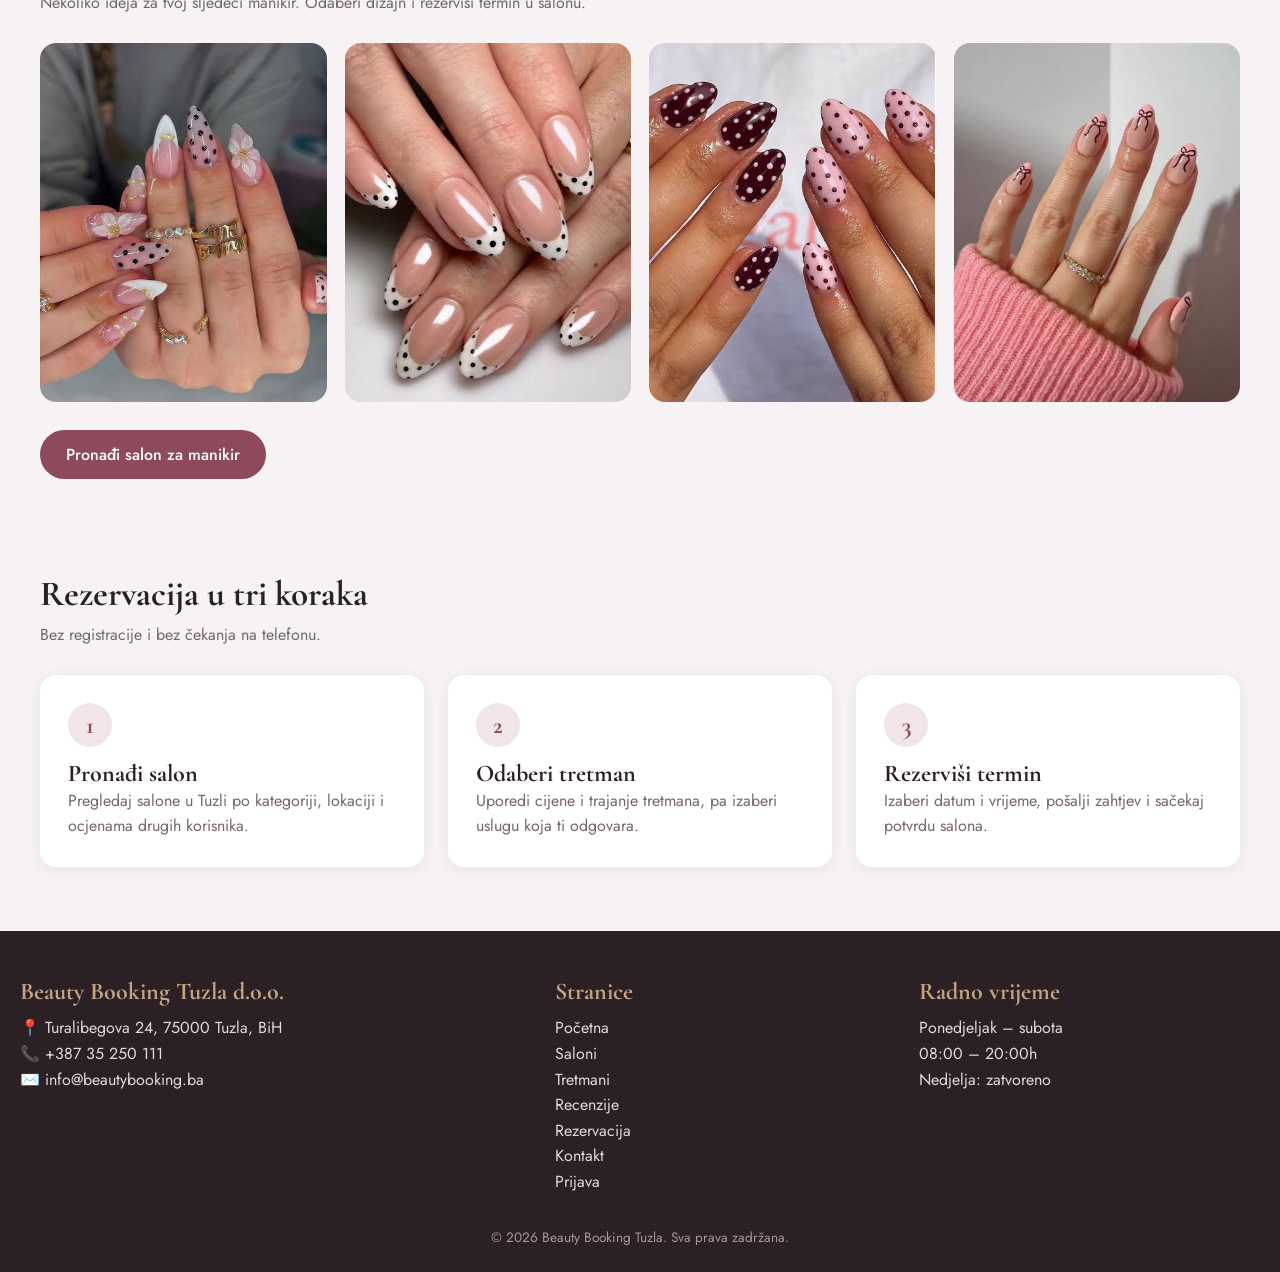
==== commit 4165f258: "Update index.html" ====
--- a/index.html
+++ b/index.html
@@ -111,7 +111,7 @@
                     <div class="card-img"><img src="slike/haircut.jpg" alt="Frizerka šiša kosu škarama"></div>
                     <div class="card-text">
                         <strong>Frizura i stilizovanje</strong>
-                        <small>Šišanje, feniranje i svečane frizure</small>
+                        <small>Šišanje, feniranje i frizure</small>
                     </div>
                 </a>
                 <a class="card" href="saloni.html">
--- a/styles.css
+++ b/styles.css
@@ -1,141 +1,106 @@
 /* ==========================================================
-   Beauty Booking Tuzla – zajednički stilovi za sve stranice
-   Paleta: biserna pozadina, tamna aubergine za tekst,
-   prašnjava bobica (berry) kao glavni akcent, šampanj kao dodatak.
-   Bez bordera na karticama – razlike prave sjene, tonovi i razmaci.
+   Beauty Booking Tuzla – jedan stylesheet za sve stranice
    ========================================================== */
 
 :root {
-    --bg: #F7F3F4;          /* biserna pozadina stranice */
-    --bg-soft: #F1E5E8;     /* nježno tonirana pozadina (blush) */
-    --surface: #FFFFFF;     /* kartice */
-    --ink: #2B2024;         /* tamna aubergine za tekst */
-    --muted: #76666C;       /* sekundarni tekst */
-    --berry: #8C4A5C;       /* glavni akcent (dugmad, linkovi) */
-    --berry-dark: #6B3546;  /* hover / tamniji akcent */
-    --rose: #E9D3D7;        /* svijetli ružičasti ton */
-    --champagne: #C4A484;   /* šampanj – zvjezdice i detalji */
-    --champagne-dark: #A8845F;
-
-    --shadow-sm: 0 2px 14px rgba(43, 32, 36, .07);
-    --shadow-md: 0 12px 32px rgba(43, 32, 36, .12);
-
-    --font-display: "Cormorant Garamond", Georgia, serif;
-    --font-body: "Jost", system-ui, sans-serif;
-
+    --bg: #F7F3F4;         /* pozadina stranice */
+    --soft: #F1E5E8;       /* nježna roze pozadina */
+    --white: #FFFFFF;
+    --ink: #2B2024;        /* tamni tekst */
+    --muted: #76666C;      /* sekundarni tekst */
+    --berry: #8C4A5C;      /* glavni akcent */
+    --berry-dark: #6B3546;
+    --rose: #E9D3D7;
+    --gold: #C4A484;
+    --shadow: 0 2px 14px rgba(43, 32, 36, .08);
+    --shadow-hover: 0 12px 28px rgba(43, 32, 36, .16);
     --radius: 16px;
     --max: 1240px;
 }
 
-*,
-*::before,
-*::after {
-    box-sizing: border-box;
-    margin: 0;
-    padding: 0;
-}
-
-html {
-    scroll-behavior: smooth;
-}
+/* ---------- OSNOVA ---------- */
+* { box-sizing: border-box; margin: 0; padding: 0; }
 
 body {
-    font-family: var(--font-body);
-    font-size: 16px;
-    line-height: 1.65;
-    background-color: var(--bg);
+    font-family: "Jost", sans-serif;
+    line-height: 1.6;
+    background: var(--bg);
     color: var(--ink);
     display: flex;
     flex-direction: column;
     min-height: 100vh;
 }
 
-img {
-    display: block;
-    max-width: 100%;
-}
-
-a {
-    color: var(--berry);
-}
-
-h1, h2, h3 {
-    font-family: var(--font-display);
-    font-weight: 600;
-    line-height: 1.1;
+img { display: block; max-width: 100%; }
+a { color: var(--berry); }
+
+h1, h2, h3 { font-family: "Cormorant Garamond", serif; line-height: 1.1; }
+h1 { font-size: clamp(2.4rem, 5vw, 3.8rem); }
+h2 { font-size: 2.2rem; }
+h3 { font-size: 1.5rem; }
+
+/* Polja svih formi imaju isti izgled */
+input:not([type=checkbox]), select, textarea {
+    width: 100%;
+    padding: 12px 16px;
+    border: none;
+    border-radius: 12px;
+    background: var(--bg);
+    font: inherit;
     color: var(--ink);
 }
-
-h1 { font-size: clamp(2.5rem, 5vw, 3.9rem); }
-h2 { font-size: clamp(1.9rem, 3.4vw, 2.5rem); }
-h3 { font-size: 1.5rem; }
-
-:focus-visible {
-    outline: 3px solid var(--champagne);
-    outline-offset: 3px;
-}
-
-/* ---------- DUGMAD ----------
-   Sva dugmad imaju ispunjenu pozadinu, zaobljene rubove, kursor "ruka",
-   hover (podizanje + promjena boje) i pritisak (active). */
-.btn {
+input:focus, select:focus, textarea:focus { outline: 3px solid var(--rose); }
+textarea { min-height: 120px; resize: vertical; }
+
+/* Sve "kartice" dijele pozadinu, zaobljenje i sjenu */
+.card, .salon-card, .price-block, .form-card, .info-card, .review-card,
+.review-summary, .steps li, .toolbar, .search {
+    background: var(--white);
+    border-radius: var(--radius);
+    box-shadow: var(--shadow);
+}
+
+/* ---------- DUGMAD I HOVER ANIMACIJE ---------- */
+.btn, .icon-btn, .menu-toggle {
     display: inline-flex;
     align-items: center;
     justify-content: center;
-    padding: 12px 26px;
     border: none;
-    border-radius: 999px;
-    font-family: var(--font-body);
-    font-size: 1rem;
+    cursor: pointer;
+    font: inherit;
     font-weight: 500;
-    line-height: 1.2;
     text-decoration: none;
-    cursor: pointer;
-    transition: background-color .2s ease, color .2s ease,
-                transform .2s ease, box-shadow .2s ease;
-}
-
-.btn-primary {
-    background: var(--berry);
-    color: #fff;
-    box-shadow: 0 6px 16px rgba(140, 74, 92, .30);
-}
-
-.btn-primary:hover {
-    background: var(--berry-dark);
-    transform: translateY(-3px);
-    box-shadow: 0 12px 24px rgba(107, 53, 70, .35);
-}
-
-.btn-soft {
-    background: var(--rose);
-    color: var(--berry-dark);
-}
-
-.btn-soft:hover {
-    background: var(--berry);
-    color: #fff;
-    transform: translateY(-3px);
-    box-shadow: 0 10px 22px rgba(140, 74, 92, .28);
-}
-
-.btn:active {
-    transform: translateY(0);
-    box-shadow: 0 2px 6px rgba(43, 32, 36, .2);
-}
-
-.btn-block {
-    width: 100%;
-}
+}
+
+.btn { padding: 12px 26px; border-radius: 999px; }
+.btn-primary { background: var(--berry); color: var(--white); }
+.btn-soft { background: var(--rose); color: var(--berry-dark); }
+.btn-block { width: 100%; }
+.btn-primary:hover { background: var(--berry-dark); }
+.btn-soft:hover { background: var(--berry); color: var(--white); }
+
+/* Zajednička animacija: sve što ima hover glatko se mijenja ... */
+.btn, .icon-btn, .menu-toggle, nav a, .service-list a, .top-list a,
+.chips a, .card, .salon-card, .gallery img, .card-img img {
+    transition: .25s;
+}
+
+/* ... a ove stvari se pri prelasku mišem podignu */
+.btn:hover, .icon-btn:hover, .menu-toggle:hover, .card:hover,
+.salon-card:hover, .chips a:hover, .gallery img:hover {
+    transform: translateY(-4px);
+    box-shadow: var(--shadow-hover);
+}
+
+.card:hover img { transform: scale(1.07); }
 
 /* ---------- ZAGLAVLJE ---------- */
 .site-header {
     position: sticky;
     top: 0;
-    z-index: 20;
-    background: rgba(255, 255, 255, .92);
-    backdrop-filter: blur(10px);
-    box-shadow: var(--shadow-sm);
+    z-index: 10;
+    background: var(--white);
+    box-shadow: var(--shadow);
 }
 
 .header-inner {
@@ -145,69 +110,45 @@
     display: flex;
     align-items: center;
     justify-content: space-between;
-    gap: 24px;
-}
-
-.brand {
-    display: flex;
-    align-items: center;
-    gap: 12px;
-    text-decoration: none;
-    flex-shrink: 0;
-}
-
-.logo {
-    width: 48px;
-    height: 48px;
-    border-radius: 50%;
-    object-fit: cover;
-}
-
-.logo-title {
-    font-family: var(--font-display);
-    font-size: 1.9rem;
-    font-weight: 700;
-    color: var(--ink);
-    letter-spacing: .3px;
-}
-
-.site-header nav ul {
-    display: flex;
-    list-style: none;
-    gap: 4px;
-}
-
-.site-header nav a {
+    gap: 20px;
+}
+
+.brand { display: flex; align-items: center; gap: 12px; text-decoration: none; }
+.logo { width: 48px; height: 48px; border-radius: 50%; object-fit: cover; }
+.logo-title { font: 700 1.9rem "Cormorant Garamond", serif; color: var(--ink); }
+
+nav ul { display: flex; gap: 4px; list-style: none; }
+
+nav a {
     display: block;
     padding: 9px 18px;
     border-radius: 999px;
     color: var(--ink);
     text-decoration: none;
     font-weight: 500;
-    transition: background-color .2s, color .2s;
-}
-
-.site-header nav a:hover {
-    background: var(--bg-soft);
-    color: var(--berry);
-}
-
-.site-header nav a.active {
-    background: var(--berry);
-    color: #fff;
-}
-
-.header-cta {
-    padding: 10px 22px;
-    font-size: .95rem;
-    flex-shrink: 0;
-}
-
-/* ---------- HERO (početna) ---------- */
-.hero {
-    background: var(--bg-soft);
-    padding: 56px 20px;
-}
+}
+nav a:hover { background: var(--soft); color: var(--berry); }
+nav a.active { background: var(--berry); color: var(--white); }
+
+.header-actions { display: flex; align-items: center; gap: 12px; }
+
+.icon-btn, .menu-toggle {
+    width: 44px;
+    height: 44px;
+    border-radius: 50%;
+    background: var(--rose);
+    color: var(--berry-dark);
+    font-size: 1.3rem;
+}
+.icon-btn svg { width: 22px; height: 22px; }
+.icon-btn:hover, .menu-toggle:hover, .icon-btn.active { background: var(--berry); color: var(--white); }
+
+/* Hamburger i skriveni checkbox: vidljivi samo na mobitelu (vidi media query) */
+.menu-toggle { display: none; }
+.menu-checkbox { position: absolute; opacity: 0; }
+
+/* ---------- HERO ---------- */
+.hero { background: var(--soft); padding: 56px 20px; }
 
 .hero-inner {
     max-width: var(--max);
@@ -218,115 +159,55 @@
     align-items: center;
 }
 
-.hero-text p {
-    margin: 18px 0 28px;
-    max-width: 52ch;
-    color: var(--muted);
-    font-size: 1.1rem;
-}
-
-.search {
-    display: flex;
-    flex-wrap: wrap;
-    gap: 10px;
-    background: var(--surface);
-    padding: 10px;
-    border-radius: 20px;
-    box-shadow: var(--shadow-md);
-}
-
-.search select,
-.search input {
-    flex: 1 1 160px;
-    min-width: 0;
-    padding: 13px 16px;
-    border: none;
-    border-radius: 12px;
-    background: var(--bg);
-    font-family: var(--font-body);
-    font-size: 1rem;
-    color: var(--ink);
-}
-
-.search select:focus,
-.search input:focus {
-    outline: 3px solid var(--rose);
-}
-
-/* Slika u obliku luka, kao ogledalo u salonu */
+.hero-text p { margin: 18px 0 28px; max-width: 52ch; color: var(--muted); font-size: 1.1rem; }
+
+.search { display: flex; flex-wrap: wrap; gap: 10px; padding: 10px; }
+.search select, .search input { flex: 1 1 160px; width: auto; }
+
+/* Slika u obliku luka */
 .hero-art {
     justify-self: center;
-    width: min(100%, 360px);
+    width: min(100%, 340px);
     aspect-ratio: 4 / 5;
     border-radius: 999px 999px 28px 28px;
     overflow: hidden;
-    box-shadow: 18px 18px 0 var(--rose), var(--shadow-md);
-}
-
-.hero-art img {
-    width: 100%;
-    height: 100%;
-    object-fit: cover;
-}
-
-/* ---------- GLAVNI SADRŽAJ: 3 kolone iste visine ----------
-   Grid po defaultu rasteže sve tri kolone na visinu najviše (align-items: stretch),
-   a unutar kolona flex-grow popunjava preostali prostor. */
+    box-shadow: 16px 16px 0 var(--rose);
+}
+.hero-art img { width: 100%; height: 100%; object-fit: cover; }
+
+/* ---------- POČETNA: TRI KOLONE ISTE VISINE ---------- */
 .container {
     width: 100%;
     max-width: var(--max);
     margin: 0 auto;
     padding: 48px 20px;
     display: grid;
-    grid-template-columns: 1fr 3fr 1fr;
-    gap: 28px;
-    align-items: stretch;
-}
-
-.left,
-.main,
-.right {
-    display: flex;
-    flex-direction: column;
-    min-width: 0;
-}
+    grid-template-columns: 1fr 3fr 1fr;   /* 20% / 60% / 20% */
+    gap: 28px;                            /* grid rasteže kolone na istu visinu */
+}
+
+/* svaka kolona je flex, pa unutrašnji dio sa flex: 1 popuni cijelu visinu */
+.left, .main, .right { display: flex; flex-direction: column; min-width: 0; }
 
 .sidebar {
     flex: 1;
     display: flex;
     flex-direction: column;
-    background: var(--bg-soft);
     padding: 24px 20px;
     border-radius: var(--radius);
-}
-
-.sidebar h3 {
-    color: var(--berry-dark);
-    margin-bottom: 14px;
-}
-
-.sidebar p {
-    font-size: .95rem;
-    line-height: 1.55;
-    color: var(--muted);
-}
-
-.service-list {
-    flex: 1;
-    list-style: none;
-    display: flex;
-    flex-direction: column;
-    gap: 6px;
-}
-
-.service-list li {
-    flex: 1;
-    display: flex;
-}
-
-.service-list a {
+    background: var(--soft);
+}
+.sidebar h3 { margin-bottom: 12px; color: var(--berry-dark); }
+.sidebar p { color: var(--muted); font-size: .95rem; }
+
+.service-list, .top-list { list-style: none; display: flex; flex-direction: column; gap: 6px; }
+.service-list { flex: 1; }
+.service-list li { flex: 1; display: flex; }
+
+.service-list a, .top-list a {
     display: flex;
     align-items: center;
+    justify-content: space-between;
     width: 100%;
     padding: 9px 14px;
     border-radius: 10px;
@@ -334,16 +215,19 @@
     color: var(--ink);
     text-decoration: none;
     font-size: .95rem;
-    transition: background-color .2s, color .2s, transform .2s;
-}
-
-.service-list a:hover {
-    background: var(--berry);
-    color: #fff;
-    transform: translateX(4px);
-}
-
-/* Mreža kartica kategorija – 2 reda koja popunjavaju cijelu visinu */
+}
+.service-list a:hover, .top-list a:hover { background: var(--berry); color: var(--white); }
+.service-list a:hover { transform: translateX(4px); }
+
+.sidebar-sub { margin: 20px 0 10px; font-size: 1.3rem; }
+.info-block { margin-bottom: 12px; }
+.info-block h4 { font-weight: 500; }
+
+.promo { margin-top: auto; padding: 20px; border-radius: 14px; background: var(--white); }
+.promo strong { display: block; margin-bottom: 8px; font: 700 1.8rem/1.05 "Cormorant Garamond", serif; color: var(--berry); }
+.promo p { margin-bottom: 16px; }
+
+/* mreža kartica kategorija: 3 reda koja popunjavaju visinu kolone */
 .main-content {
     flex: 1;
     display: grid;
@@ -352,192 +236,32 @@
     gap: 16px;
 }
 
-.card {
-    display: flex;
-    flex-direction: column;
-    background: var(--surface);
-    border-radius: var(--radius);
-    overflow: hidden;
-    box-shadow: var(--shadow-sm);
-    text-decoration: none;
-    color: var(--ink);
-    transition: box-shadow .25s, transform .25s;
-}
-
-.card:hover {
-    transform: translateY(-4px);
-    box-shadow: var(--shadow-md);
-}
-
-.card-img {
-    position: relative;
-    flex: 1;
-    min-height: 190px;
-    overflow: hidden;
-}
-
-.card-img img {
-    position: absolute;
-    inset: 0;
-    width: 100%;
-    height: 100%;
-    object-fit: cover;
-    transition: transform .5s;
-}
-
-.card:hover .card-img img {
-    transform: scale(1.06);
-}
-
-.card-text {
-    padding: 14px 16px 16px;
-}
-
-.card-text strong {
-    display: block;
-    font-family: var(--font-display);
-    font-size: 1.35rem;
-    font-weight: 700;
-    line-height: 1.15;
-}
-
-.card-text small {
-    display: block;
-    margin-top: 3px;
-    color: var(--muted);
-    font-size: .85rem;
-    line-height: 1.4;
-}
-
-/* Reklama (desna kolona) – spuštena na dno kolone */
-.promo {
-    margin-top: auto;
-    padding: 20px;
-    border-radius: 14px;
-    background: var(--surface);
-    box-shadow: var(--shadow-sm);
-}
-
-.promo strong {
-    display: block;
-    font-family: var(--font-display);
-    font-size: 1.8rem;
-    font-weight: 700;
-    line-height: 1.05;
-    color: var(--berry);
-    margin-bottom: 8px;
-}
-
-.promo p {
-    margin-bottom: 16px;
-}
-
-.info-block + .info-block {
-    margin-top: 16px;
-}
-
-.info-block h4 {
-    font-size: .95rem;
-    font-weight: 500;
-    color: var(--ink);
-}
-
-/* Mini lista najbolje ocijenjenih salona (desna kolona) */
-.sidebar-sub {
-    margin: 22px 0 10px;
-    font-size: 1.3rem;
-}
-
-.top-list {
-    list-style: none;
-    display: flex;
-    flex-direction: column;
-    gap: 6px;
-    margin-bottom: 20px;
-}
-
-.top-list a {
-    display: flex;
-    justify-content: space-between;
-    gap: 10px;
-    padding: 9px 14px;
-    border-radius: 10px;
-    background: rgba(255, 255, 255, .6);
-    color: var(--ink);
-    text-decoration: none;
-    font-size: .95rem;
-    transition: background-color .2s, color .2s;
-}
-
-.top-list a:hover {
-    background: var(--berry);
-    color: #fff;
-}
-
-.top-list b {
-    font-weight: 500;
-}
-
-/* Galerija (inspiracija za nokte) */
-.gallery {
-    display: grid;
-    grid-template-columns: repeat(4, 1fr);
-    gap: 18px;
-}
-
-.gallery img {
-    width: 100%;
-    aspect-ratio: 4 / 5;
-    object-fit: cover;
-    border-radius: var(--radius);
-    box-shadow: var(--shadow-sm);
-    transition: transform .3s, box-shadow .3s;
-}
-
-.gallery img:hover {
-    transform: translateY(-4px);
-    box-shadow: var(--shadow-md);
-}
-
-.gallery + .cta-row {
-    margin-top: 28px;
-}
-
-/* ---------- SEKCIJE ---------- */
-.section {
-    width: 100%;
-    max-width: var(--max);
-    margin: 0 auto;
-    padding: 32px 20px 64px;
-}
-
-.section-head {
-    margin-bottom: 28px;
-}
-
-.section-head p {
-    margin-top: 8px;
-    color: var(--muted);
-    max-width: 60ch;
-}
-
-.steps {
+.card { display: flex; flex-direction: column; overflow: hidden; text-decoration: none; color: var(--ink); }
+.card-img { position: relative; flex: 1; min-height: 180px; overflow: hidden; }
+.card-img img { position: absolute; inset: 0; width: 100%; height: 100%; object-fit: cover; }
+.card-text { padding: 14px 16px; }
+.card-text strong { display: block; font: 700 1.3rem/1.15 "Cormorant Garamond", serif; }
+.card-text small { color: var(--muted); }
+
+/* ---------- SEKCIJE I MREŽE ---------- */
+.section { width: 100%; max-width: var(--max); margin: 0 auto; padding: 32px 20px 64px; }
+.section-head { margin-bottom: 28px; }
+.section-head p, .page-head p { margin-top: 8px; max-width: 60ch; color: var(--muted); }
+.cta-row { margin-top: 28px; }
+.page-head { padding: 52px 20px; background: var(--soft); }
+.page-head > div { max-width: var(--max); margin: 0 auto; }
+
+/* sve mreže s tri kolone */
+.salon-grid, .review-grid, .steps, .info-cards, .footer-grid {
     display: grid;
     grid-template-columns: repeat(3, 1fr);
-    gap: 22px;
-    list-style: none;
-    counter-reset: korak;
-}
-
-.steps li {
-    counter-increment: korak;
-    background: var(--surface);
-    border-radius: var(--radius);
-    box-shadow: var(--shadow-sm);
-    padding: 28px;
-}
-
-.steps li::before {
+    gap: 24px;
+}
+.price-grid, .form-grid { display: grid; grid-template-columns: repeat(2, 1fr); gap: 24px; }
+
+.steps { list-style: none; counter-reset: korak; }
+.steps li { counter-increment: korak; padding: 28px; }
+.steps li::before {              /* automatski broj koraka */
     content: counter(korak);
     display: grid;
     place-items: center;
@@ -545,651 +269,110 @@
     height: 44px;
     margin-bottom: 14px;
     border-radius: 50%;
-    background: var(--bg-soft);
+    background: var(--soft);
     color: var(--berry);
-    font-family: var(--font-display);
-    font-size: 1.5rem;
-    font-weight: 700;
-}
-
-.steps h3 {
-    margin-bottom: 6px;
-}
-
-.steps p {
-    color: var(--muted);
-}
-
-/* ---------- NASLOV PODSTRANICE ---------- */
-.page-head {
-    background: var(--bg-soft);
-    padding: 52px 20px;
-}
-
-.page-head-inner {
-    max-width: var(--max);
-    margin: 0 auto;
-}
-
-.page-head p {
-    margin-top: 12px;
-    max-width: 60ch;
-    color: var(--muted);
-    font-size: 1.05rem;
-}
-
-/* ---------- SALONI ---------- */
-.toolbar {
-    display: flex;
-    flex-wrap: wrap;
-    gap: 12px;
-    margin-bottom: 32px;
-    padding: 18px;
-    background: var(--surface);
-    border-radius: var(--radius);
-    box-shadow: var(--shadow-sm);
-}
-
-.toolbar label {
-    display: flex;
-    flex-direction: column;
-    flex: 1 1 180px;
-    font-size: .85rem;
-    color: var(--muted);
-}
-
-.toolbar select,
-.toolbar input {
-    margin-top: 5px;
-    padding: 12px 14px;
-    border: none;
-    border-radius: 10px;
-    background: var(--bg);
-    font-family: var(--font-body);
-    font-size: 1rem;
-    color: var(--ink);
-}
-
-.toolbar select:focus,
-.toolbar input:focus {
-    outline: 3px solid var(--rose);
-}
-
-.toolbar .btn {
-    align-self: flex-end;
-}
-
-.salon-grid {
-    display: grid;
-    grid-template-columns: repeat(3, 1fr);
-    gap: 24px;
-}
-
-.salon-card {
-    display: flex;
-    flex-direction: column;
-    background: var(--surface);
-    border-radius: var(--radius);
-    overflow: hidden;
-    box-shadow: var(--shadow-sm);
-    transition: box-shadow .25s, transform .25s;
-}
-
-.salon-card:hover {
-    transform: translateY(-4px);
-    box-shadow: var(--shadow-md);
-}
-
-.salon-card img {
-    width: 100%;
-    aspect-ratio: 16 / 10;
-    object-fit: cover;
-}
-
-.salon-body {
-    display: flex;
-    flex-direction: column;
-    gap: 6px;
-    flex: 1;
-    padding: 20px;
-}
-
-.salon-body p {
-    font-size: .95rem;
-    color: var(--muted);
-}
-
-.tag {
-    align-self: flex-start;
-    padding: 3px 14px;
-    border-radius: 999px;
-    background: var(--bg-soft);
-    color: var(--berry-dark);
-    font-size: .82rem;
-    font-weight: 500;
-}
-
-.salon-body .rating {
-    color: var(--champagne-dark);
-    letter-spacing: 1px;
-}
-
-.rating small {
-    color: var(--ink);
-    letter-spacing: 0;
-    font-size: .9rem;
-}
-
-.salon-actions {
-    display: flex;
-    gap: 10px;
-    margin-top: auto;
-    padding-top: 14px;
-}
-
-.salon-actions .btn {
-    flex: 1;
-    padding: 10px 12px;
-    font-size: .92rem;
-}
-
-/* ---------- TRETMANI ---------- */
-.chips {
-    display: flex;
-    flex-wrap: wrap;
-    gap: 10px;
-    list-style: none;
-    margin-bottom: 32px;
-}
-
-.chips a {
-    display: block;
-    padding: 9px 20px;
-    border-radius: 999px;
-    background: var(--surface);
-    box-shadow: var(--shadow-sm);
-    color: var(--ink);
-    text-decoration: none;
-    font-size: .95rem;
-    font-weight: 500;
-    cursor: pointer;
-    transition: background-color .2s, color .2s, transform .2s;
-}
-
-.chips a:hover {
-    background: var(--berry);
-    color: #fff;
-    transform: translateY(-2px);
-}
-
-.price-grid {
-    display: grid;
-    grid-template-columns: repeat(2, 1fr);
-    gap: 24px;
-}
-
-.price-block {
-    background: var(--surface);
-    border-radius: var(--radius);
-    box-shadow: var(--shadow-sm);
-    padding: 28px;
-    scroll-margin-top: 100px;
-}
-
-.price-block h2 {
-    font-size: 2rem;
-    margin-bottom: 18px;
-}
-
-.price-block h2::after {
-    content: "";
-    display: block;
-    width: 44px;
-    height: 3px;
-    margin-top: 10px;
-    border-radius: 3px;
-    background: var(--champagne);
-}
-
-.price-list {
-    list-style: none;
-    display: flex;
-    flex-direction: column;
-    gap: 8px;
-}
-
-.price-list li {
-    display: grid;
-    grid-template-columns: 1fr auto auto;
-    gap: 16px;
-    align-items: center;
-    padding: 12px 16px;
-    border-radius: 10px;
-    background: var(--bg);
-}
-
-.price-list .t-time {
-    color: var(--muted);
-    font-size: .9rem;
-}
-
-.price-list .t-price {
-    min-width: 64px;
-    text-align: right;
-    font-weight: 500;
-    color: var(--berry-dark);
-}
-
-.price-note {
-    margin-top: 32px;
-    padding: 18px 22px;
-    background: var(--bg-soft);
-    border-radius: var(--radius);
-    color: var(--ink);
-}
-
-.cta-row {
-    margin-top: 28px;
-}
-
-/* ---------- FORME (rezervacija, kontakt, recenzije) ---------- */
-.form-layout {
-    display: grid;
-    grid-template-columns: 2fr 1fr;
-    gap: 28px;
-    align-items: start;
-}
-
-.form-card {
-    background: var(--surface);
-    border-radius: var(--radius);
-    box-shadow: var(--shadow-sm);
-    padding: 32px;
-}
-
-.form-card fieldset {
-    border: none;
-    margin-bottom: 26px;
-}
-
-.form-card legend {
-    font-family: var(--font-display);
-    font-size: 1.8rem;
-    font-weight: 600;
-    margin-bottom: 16px;
-}
-
-.form-grid {
-    display: grid;
-    grid-template-columns: 1fr 1fr;
-    gap: 18px;
-}
-
-.field {
-    display: flex;
-    flex-direction: column;
-    gap: 6px;
-}
-
-.field.full {
-    grid-column: 1 / -1;
-}
-
-.field label {
-    font-size: .9rem;
-    color: var(--muted);
-}
-
-.field input,
-.field select,
-.field textarea {
-    padding: 13px 16px;
-    border: none;
-    border-radius: 12px;
-    background: var(--bg);
-    font-family: var(--font-body);
-    font-size: 1rem;
-    color: var(--ink);
-    transition: background-color .2s, box-shadow .2s;
-}
-
-.field textarea {
-    resize: vertical;
-    min-height: 120px;
-}
-
-.field input:focus,
-.field select:focus,
-.field textarea:focus {
-    outline: none;
-    background: var(--surface);
-    box-shadow: 0 0 0 3px var(--rose), 0 0 0 5px var(--berry);
-}
-
-.check {
-    display: flex;
-    gap: 10px;
-    align-items: flex-start;
-    margin-bottom: 22px;
-    font-size: .92rem;
-    color: var(--muted);
-}
-
-.check input {
-    margin-top: 5px;
-    accent-color: var(--berry);
-}
-
-.side-note {
-    background: var(--bg-soft);
-    border-radius: var(--radius);
-    padding: 26px;
-}
-
-.side-note h3 {
-    color: var(--berry-dark);
-    margin-bottom: 12px;
-}
-
-.side-note p {
-    color: var(--muted);
-}
-
-.side-note ul {
-    padding-left: 18px;
-    color: var(--muted);
-}
-
-.side-note li {
-    margin-bottom: 8px;
-}
-
-/* ---------- RECENZIJE ---------- */
-.review-summary {
-    display: flex;
-    align-items: center;
-    gap: 28px;
-    flex-wrap: wrap;
-    margin-bottom: 32px;
-    padding: 28px 32px;
-    background: var(--surface);
-    border-radius: var(--radius);
-    box-shadow: var(--shadow-sm);
-}
-
-.review-score {
-    font-family: var(--font-display);
-    font-size: 4.5rem;
-    font-weight: 700;
-    line-height: 1;
-    color: var(--berry);
-}
-
-.review-summary .rating {
-    color: var(--champagne-dark);
-    font-size: 1.4rem;
-    letter-spacing: 2px;
-}
-
-.review-summary p {
-    color: var(--muted);
-}
-
-.review-grid {
-    display: grid;
-    grid-template-columns: repeat(3, 1fr);
-    gap: 24px;
-    margin-bottom: 48px;
-}
-
-.review-card {
-    display: flex;
-    flex-direction: column;
-    gap: 12px;
-    padding: 26px;
-    background: var(--surface);
-    border-radius: var(--radius);
-    box-shadow: var(--shadow-sm);
-}
-
-.review-card .rating {
-    color: var(--champagne-dark);
-    letter-spacing: 2px;
-}
-
-.review-card blockquote {
-    flex: 1;
-    color: var(--ink);
-}
-
-.review-author {
-    display: flex;
-    align-items: center;
-    gap: 12px;
-}
-
-.avatar {
-    display: grid;
-    place-items: center;
-    width: 42px;
-    height: 42px;
-    border-radius: 50%;
-    background: var(--berry);
-    color: #fff;
-    font-family: var(--font-display);
-    font-size: 1.3rem;
-    font-weight: 700;
-}
-
-.review-author strong {
-    display: block;
-    line-height: 1.2;
-}
-
-.review-author small {
-    color: var(--muted);
-}
-
-/* ---------- KONTAKT ---------- */
-.info-cards {
-    display: grid;
-    grid-template-columns: repeat(3, 1fr);
-    gap: 22px;
-    margin-bottom: 32px;
-}
-
-.info-card {
-    background: var(--surface);
-    border-radius: var(--radius);
-    box-shadow: var(--shadow-sm);
-    padding: 26px;
-}
-
-.info-card h3 {
-    margin-bottom: 8px;
-    color: var(--berry-dark);
-}
-
-.info-card p {
-    color: var(--muted);
-}
-
-.map {
-    margin-top: 32px;
-    border-radius: var(--radius);
-    box-shadow: var(--shadow-sm);
-    overflow: hidden;
-}
-
-.map iframe {
-    display: block;
-    width: 100%;
-    height: 360px;
-    border: 0;
-}
+    font: 700 1.5rem "Cormorant Garamond", serif;
+}
+.steps p, .side-note p, .info-card p { color: var(--muted); }
+
+.gallery { display: grid; grid-template-columns: repeat(4, 1fr); gap: 18px; }
+.gallery img { width: 100%; aspect-ratio: 4 / 5; object-fit: cover; border-radius: var(--radius); }
+
+/* ---------- SALONI, TRETMANI, RECENZIJE ---------- */
+.toolbar { display: flex; flex-wrap: wrap; gap: 12px; margin-bottom: 32px; padding: 18px; }
+.toolbar label { flex: 1 1 180px; font-size: .85rem; color: var(--muted); }
+.toolbar .btn { align-self: flex-end; }
+
+.salon-card { display: flex; flex-direction: column; overflow: hidden; }
+.salon-card img { width: 100%; aspect-ratio: 16 / 10; object-fit: cover; }
+.salon-body { display: flex; flex: 1; flex-direction: column; gap: 6px; padding: 20px; }
+.salon-body p { font-size: .95rem; color: var(--muted); }
+.salon-actions { display: flex; gap: 10px; margin-top: auto; padding-top: 14px; }
+.salon-actions .btn { flex: 1; padding: 10px; }
+
+.tag { align-self: flex-start; padding: 3px 14px; border-radius: 999px; background: var(--soft); color: var(--berry-dark); font-size: .82rem; }
+.rating { color: #A8845F; letter-spacing: 1px; }
+.rating small { color: var(--ink); letter-spacing: 0; }
+
+.chips { display: flex; flex-wrap: wrap; gap: 10px; margin-bottom: 32px; list-style: none; }
+.chips a { display: block; padding: 9px 20px; border-radius: 999px; background: var(--white); box-shadow: var(--shadow); color: var(--ink); text-decoration: none; }
+.chips a:hover { background: var(--berry); color: var(--white); }
+
+.price-block { padding: 28px; scroll-margin-top: 100px; }
+.price-block h2 { margin-bottom: 16px; font-size: 2rem; }
+.price-list { display: flex; flex-direction: column; gap: 8px; list-style: none; }
+.price-list li { display: grid; grid-template-columns: 1fr auto auto; gap: 16px; padding: 12px 16px; border-radius: 10px; background: var(--bg); }
+.t-time { color: var(--muted); font-size: .9rem; }
+.t-price { min-width: 64px; text-align: right; font-weight: 500; color: var(--berry-dark); }
+.price-note { margin-top: 32px; padding: 18px 22px; border-radius: var(--radius); background: var(--soft); }
+
+.review-summary { display: flex; align-items: center; gap: 28px; margin-bottom: 32px; padding: 28px 32px; }
+.review-score { font: 700 4.5rem/1 "Cormorant Garamond", serif; color: var(--berry); }
+.review-card { display: flex; flex-direction: column; gap: 12px; padding: 26px; }
+.review-card blockquote { flex: 1; }
+.review-grid { margin-bottom: 48px; }
+.review-author { display: flex; align-items: center; gap: 12px; }
+.review-author small { display: block; color: var(--muted); }
+.avatar { display: grid; place-items: center; width: 42px; height: 42px; border-radius: 50%; background: var(--berry); color: var(--white); font: 700 1.3rem "Cormorant Garamond", serif; }
+
+/* ---------- FORME I KONTAKT ---------- */
+.form-layout { display: grid; grid-template-columns: 2fr 1fr; gap: 28px; align-items: start; }
+.form-layout.equal { grid-template-columns: 1fr 1fr; }
+.form-card { padding: 32px; }
+.form-card fieldset { margin-bottom: 24px; border: none; }
+.form-card legend { margin-bottom: 16px; font: 600 1.8rem "Cormorant Garamond", serif; }
+.form-grid { gap: 18px; }
+.field { display: flex; flex-direction: column; gap: 6px; }
+.field.full { grid-column: 1 / -1; }
+.field label { font-size: .9rem; color: var(--muted); }
+.check { display: flex; gap: 10px; margin-bottom: 22px; font-size: .92rem; color: var(--muted); }
+.form-link { margin-top: 16px; text-align: center; }
+
+.side-note { padding: 26px; border-radius: var(--radius); background: var(--soft); }
+.side-note h3, .info-card h3 { margin-bottom: 10px; color: var(--berry-dark); }
+.side-note ul { padding-left: 18px; color: var(--muted); }
+
+.info-card { padding: 26px; }
+.info-cards { margin-bottom: 32px; }
+.map { margin-top: 32px; border-radius: var(--radius); box-shadow: var(--shadow); overflow: hidden; }
+.map iframe { display: block; width: 100%; height: 360px; border: 0; }
 
 /* ---------- PODNOŽJE ---------- */
-footer {
-    margin-top: auto;
-    background: var(--ink);
-    color: #E4D8DC;
-    padding: 48px 20px 24px;
-    font-size: .95rem;
-}
-
-.footer-grid {
-    max-width: var(--max);
-    margin: 0 auto;
-    display: grid;
-    grid-template-columns: 1.5fr 1fr 1fr;
-    gap: 32px;
-}
-
-.footer-grid h3 {
-    font-size: 1.4rem;
-    margin-bottom: 10px;
-    color: var(--champagne);
-}
-
-.footer-grid p,
-.footer-grid li {
-    margin-bottom: 5px;
-}
-
-.footer-grid ul {
-    list-style: none;
-}
-
-.footer-grid a {
-    color: #E4D8DC;
-    text-decoration: none;
-    transition: color .2s;
-}
-
-.footer-grid a:hover {
-    color: #fff;
-    text-decoration: underline;
-}
-
-.footer-copy {
-    max-width: var(--max);
-    margin: 32px auto 0;
-    text-align: center;
-    font-size: .82rem;
-    color: #A8979D;
-}
+footer { margin-top: auto; padding: 48px 20px 24px; background: var(--ink); color: #E4D8DC; }
+.footer-grid { max-width: var(--max); margin: 0 auto; grid-template-columns: 1.5fr 1fr 1fr; }
+.footer-grid h3 { margin-bottom: 10px; color: var(--gold); }
+.footer-grid ul { list-style: none; }
+.footer-grid a { color: #E4D8DC; text-decoration: none; }
+.footer-grid a:hover { color: var(--white); text-decoration: underline; }
+.footer-copy { margin-top: 32px; text-align: center; font-size: .85rem; color: #A8979D; }
 
 /* ---------- RESPONZIVNOST ---------- */
-@media screen and (max-width: 1000px) {
-    .main-content {
-        grid-template-columns: repeat(2, 1fr);
-        grid-template-rows: repeat(5, 1fr);
-    }
-
-    .salon-grid,
-    .review-grid {
-        grid-template-columns: repeat(2, 1fr);
-    }
-
-    .gallery {
-        grid-template-columns: repeat(2, 1fr);
-    }
-
-    .price-grid {
-        grid-template-columns: 1fr;
-    }
-}
-
-@media screen and (max-width: 900px) {
-    .site-header {
-        position: static;
-    }
-
-    .header-inner {
-        flex-wrap: wrap;
-        gap: 12px;
-    }
-
-    .site-header nav {
-        order: 3;
-        width: 100%;
-        overflow-x: auto;
-    }
-
-    .site-header nav ul {
-        width: max-content;
-    }
-}
-
-@media screen and (max-width: 800px) {
-    .hero-inner,
-    .form-layout {
-        grid-template-columns: 1fr;
-    }
-
-    .hero-art {
-        order: -1;
-        width: min(70%, 260px);
-        box-shadow: 12px 12px 0 var(--rose), var(--shadow-md);
-    }
-
-    /* Na mobitelu se kolone slažu jedna ispod druge (visine su po sadržaju) */
-    .container {
-        grid-template-columns: 1fr;
-    }
-
+
+/* Tablet i mobitel: meni postaje dropdown, kolone se slažu jedna ispod druge */
+@media (max-width: 900px) {
+    .menu-toggle { display: inline-flex; }
+    .header-cta { display: none; }
+
+    /* checkbox trik: kad je checkbox označen (:checked), meni se prikaže */
+    nav { display: none; position: absolute; top: 100%; left: 0; right: 0; padding: 8px 20px 18px; background: var(--white); box-shadow: var(--shadow-hover); }
+    nav ul { flex-direction: column; }
+    .menu-checkbox:checked ~ nav { display: block; }
+
+    .hero-inner, .container, .form-layout, .form-layout.equal, .price-grid,
+    .steps, .info-cards, .footer-grid { grid-template-columns: 1fr; }
+
+    .main-content { grid-template-columns: repeat(2, 1fr); grid-template-rows: none; }
+    .salon-grid, .review-grid, .gallery { grid-template-columns: repeat(2, 1fr); }
+
+    .hero-art { order: -1; width: 240px; }
     .main { order: 1; }
     .left { order: 2; }
     .right { order: 3; }
-
-    .main-content {
-        grid-template-rows: none;
-    }
-
-    .card-img {
-        min-height: 170px;
-    }
-
-    .steps,
-    .info-cards,
-    .footer-grid {
-        grid-template-columns: 1fr;
-    }
-}
-
-@media screen and (max-width: 520px) {
-    .main-content,
-    .salon-grid,
-    .review-grid,
-    .form-grid {
-        grid-template-columns: 1fr;
-    }
-
-    .gallery {
-        gap: 10px;
-    }
-
-    .header-cta {
-        display: none;
-    }
-
-    .form-card {
-        padding: 22px;
-    }
-
-    .price-list li {
-        grid-template-columns: 1fr auto;
-    }
-
-    .price-list .t-time {
-        grid-column: 1;
-        grid-row: 2;
-    }
-}
-
-@media (prefers-reduced-motion: reduce) {
-    * {
-        transition: none !important;
-        scroll-behavior: auto !important;
-    }
-}
+}
+
+/* Mali mobiteli: sve u jednu kolonu */
+@media (max-width: 520px) {
+    .main-content, .salon-grid, .review-grid, .form-grid { grid-template-columns: 1fr; }
+    .logo-title { font-size: 1.5rem; }
+    .price-list li { grid-template-columns: 1fr auto; }
+}
